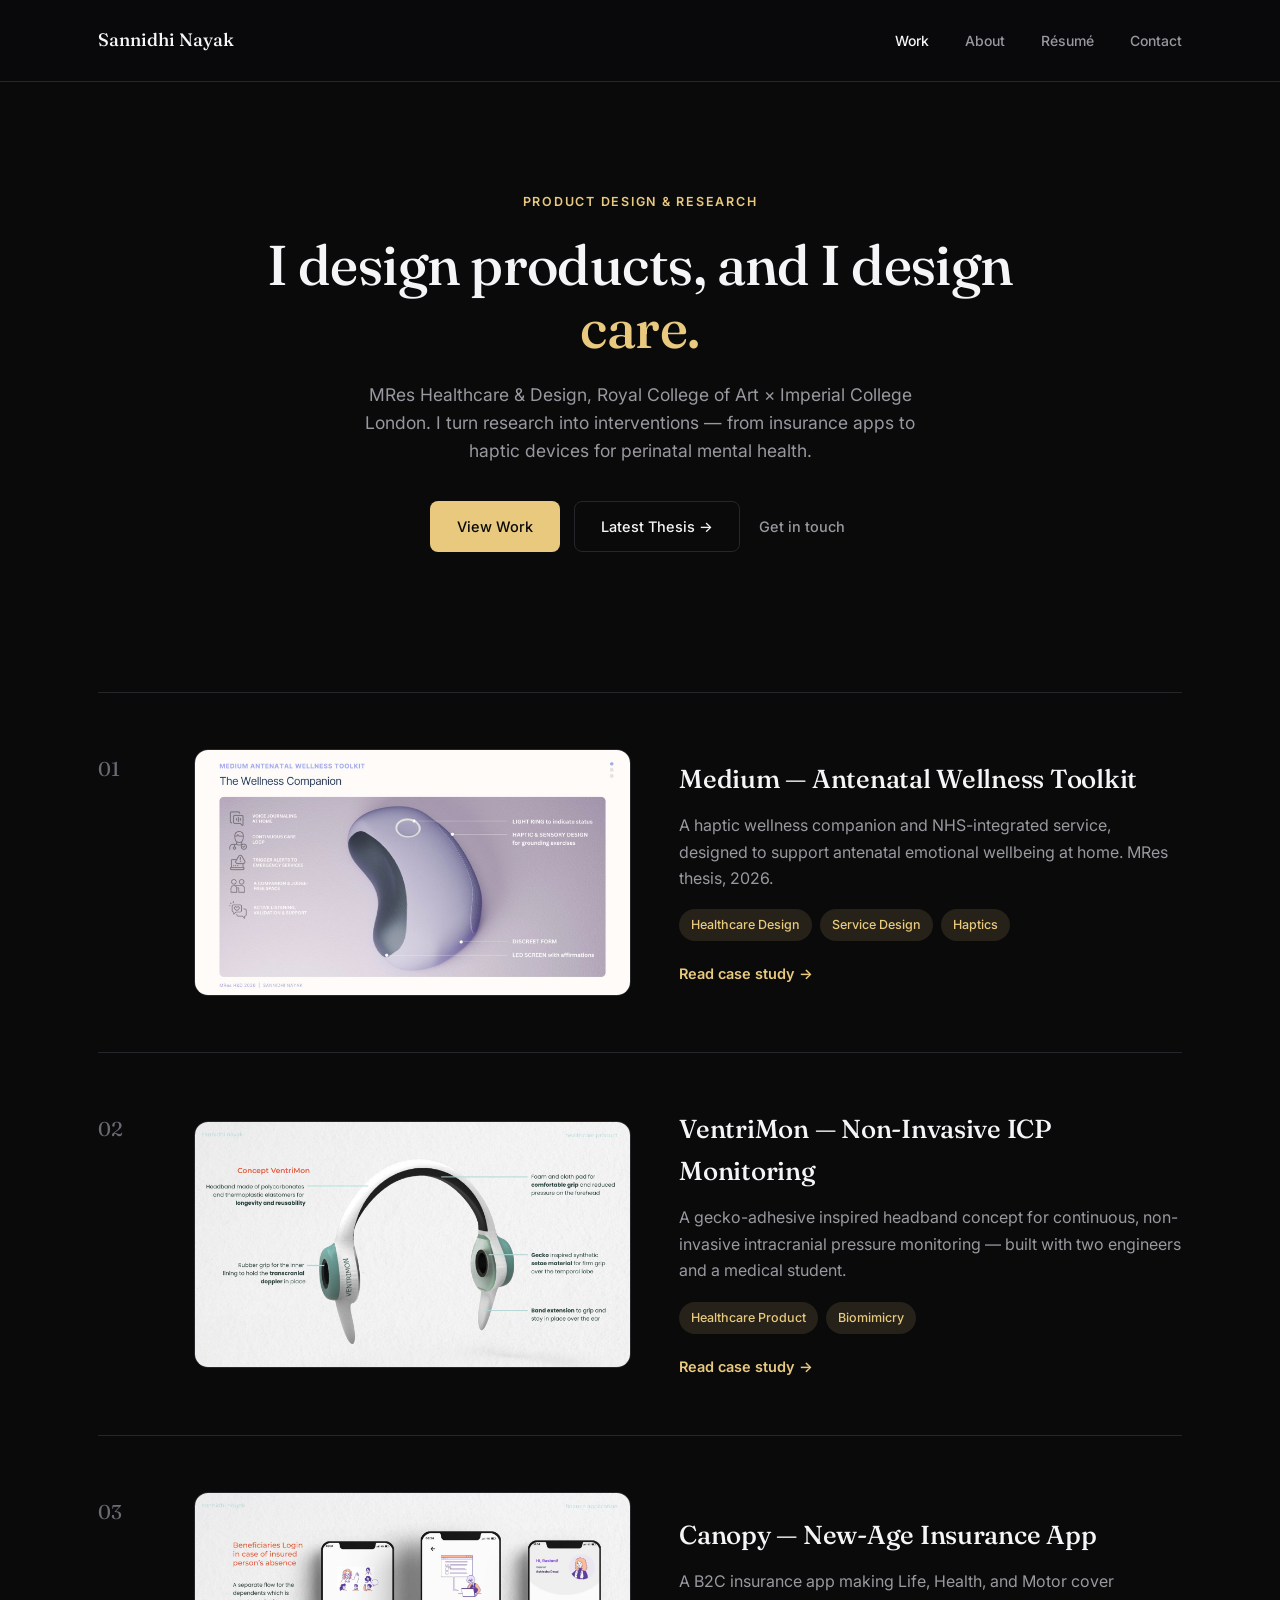
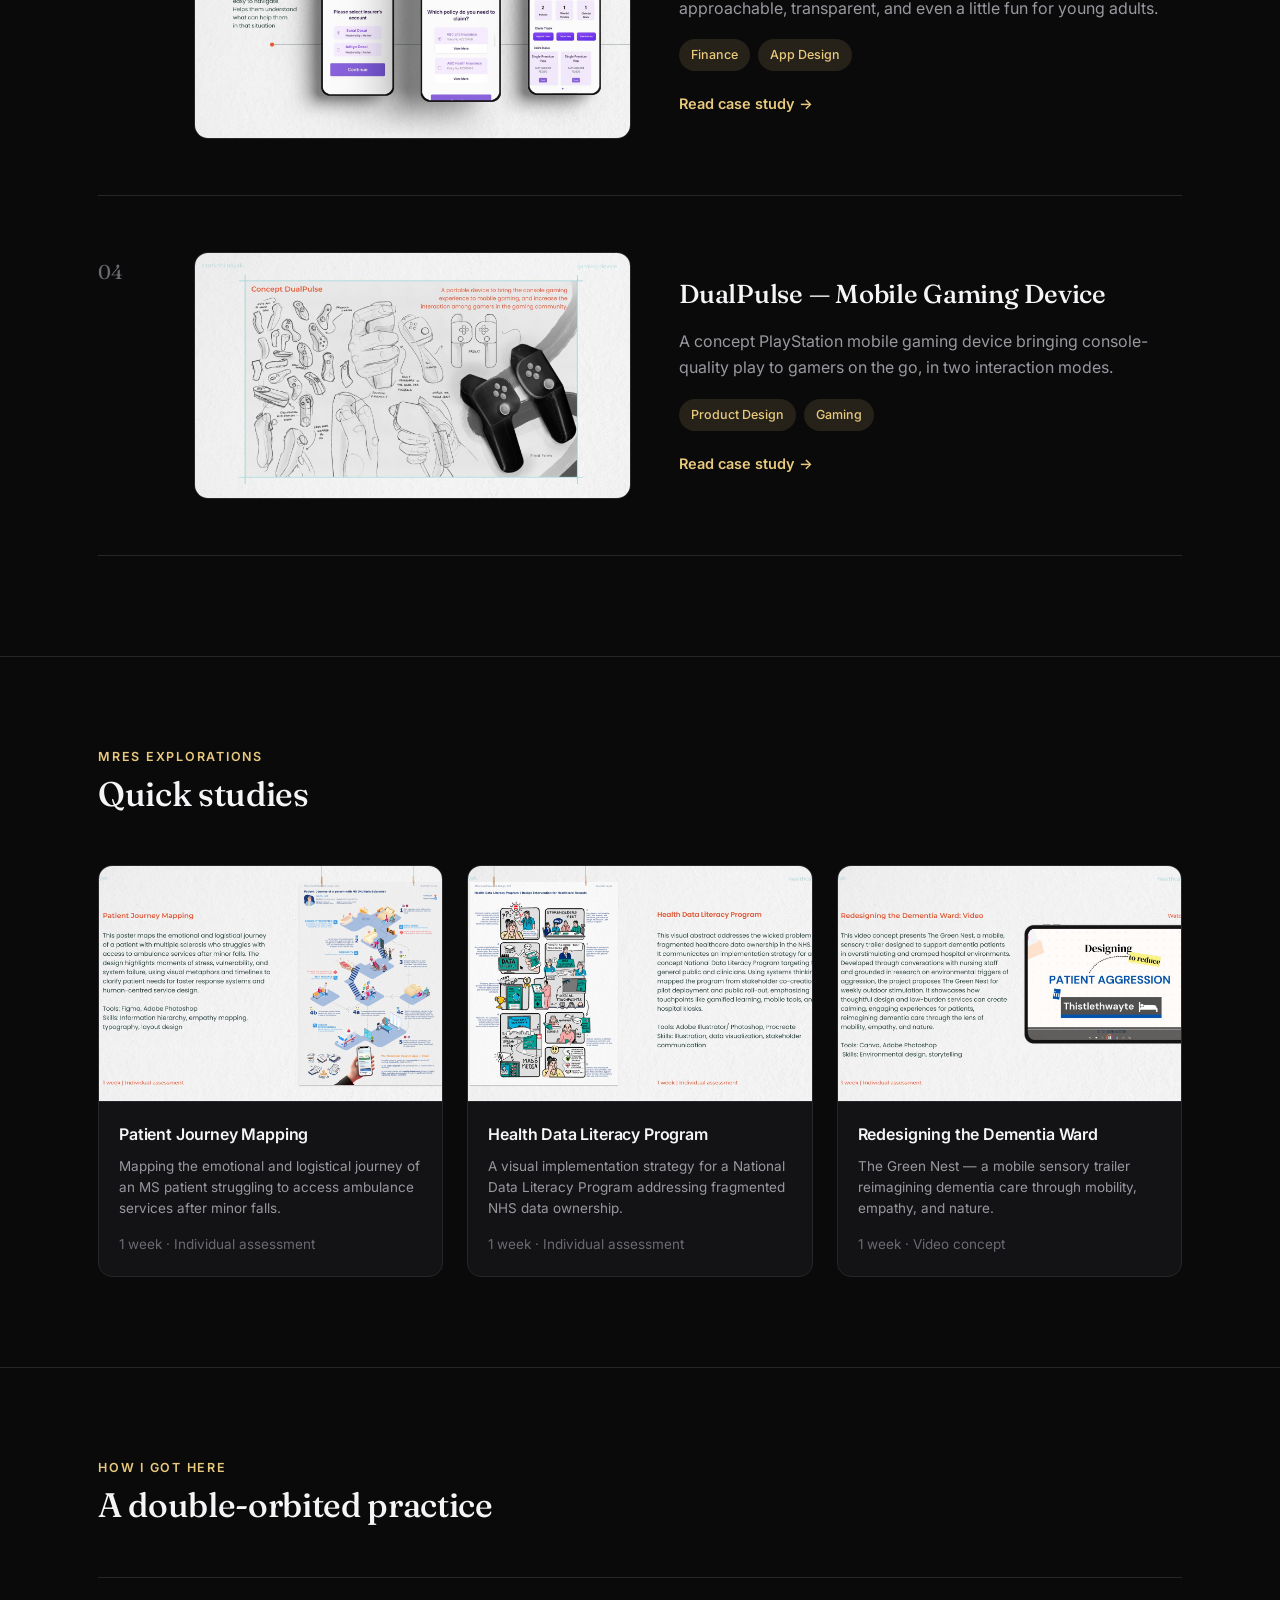
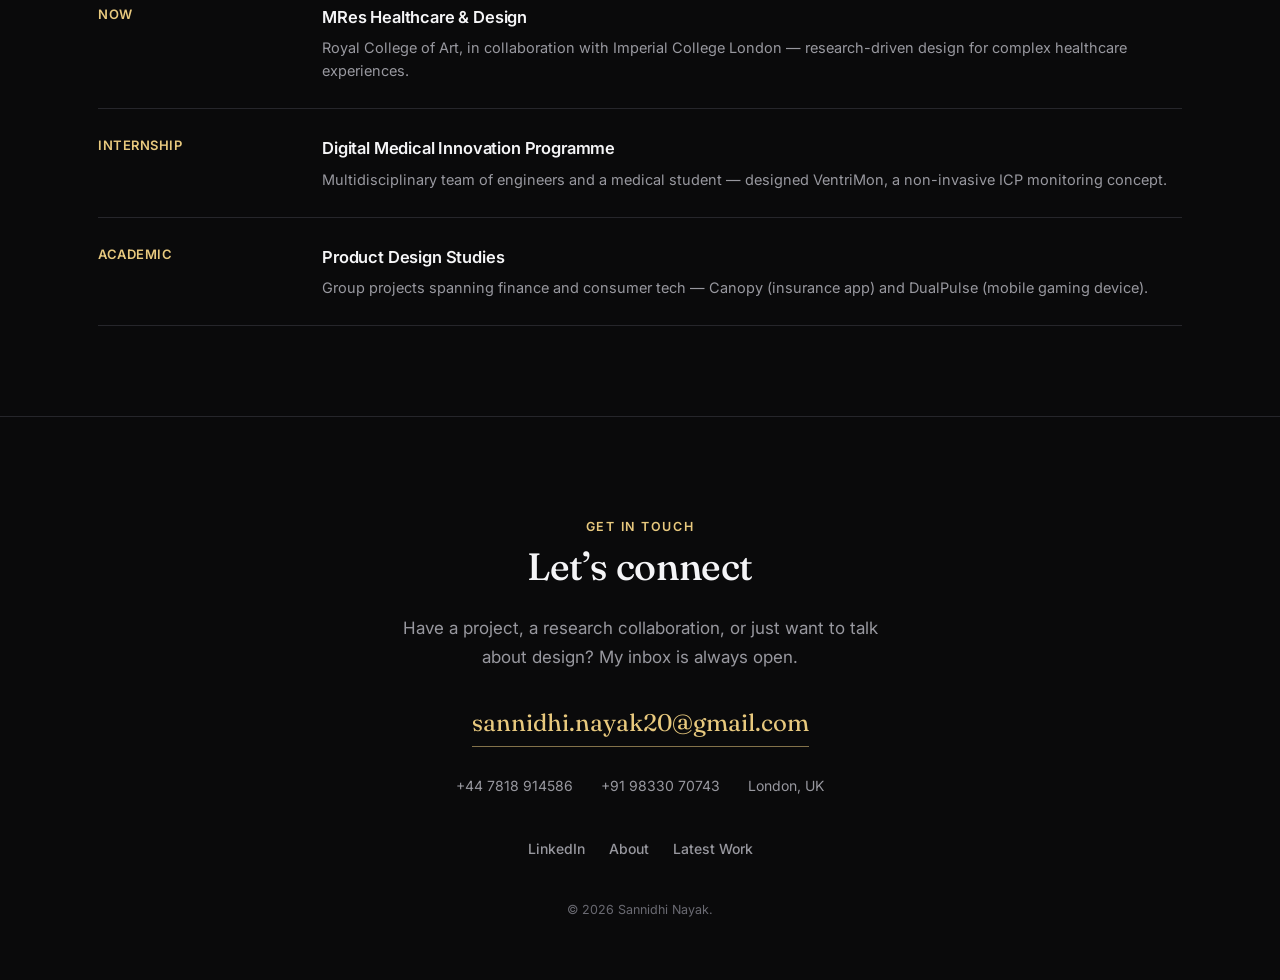
==== site/index.html @ 75e4b66d "Add Sannidhi Nayak portfolio site Dark-themed static portfolio (HTML/CSS/JS) styled after deepikarao" ====
<!doctype html>
<html lang="en">
<head>
  <meta charset="UTF-8" />
  <meta name="viewport" content="width=device-width, initial-scale=1.0" />
  <title>Sannidhi Nayak — Product Design &amp; Research</title>
  <meta name="description" content="Product designer with an MRes in Healthcare &amp; Design (RCA × Imperial College London). Selected work in healthcare, finance, and product design." />
  <link rel="preconnect" href="https://fonts.googleapis.com" />
  <link rel="preconnect" href="https://fonts.gstatic.com" crossorigin />
  <link href="https://fonts.googleapis.com/css2?family=Fraunces:opsz,wght@9..144,400;9..144,500;9..144,600&family=Inter:wght@400;500;600;700&display=swap" rel="stylesheet" />
  <link rel="stylesheet" href="css/style.css" />
</head>
<body>

  <nav class="nav">
    <div class="container">
      <a href="index.html" class="nav-logo">Sannidhi Nayak</a>
      <button class="nav-toggle">Menu</button>
      <ul class="nav-links">
        <li><a href="index.html#work" class="active">Work</a></li>
        <li><a href="about.html">About</a></li>
        <li><a href="about.html#contact">Résumé</a></li>
        <li><a href="index.html#contact">Contact</a></li>
      </ul>
    </div>
  </nav>

  <header class="hero">
    <div class="container">
      <p class="eyebrow">Product Design &amp; Research</p>
      <h1 class="hero-headline">I design products, and I design <em>care.</em></h1>
      <p class="hero-sub">MRes Healthcare &amp; Design, Royal College of Art × Imperial College London. I turn research into interventions — from insurance apps to haptic devices for perinatal mental health.</p>
      <div class="btn-row">
        <a href="#work" class="btn btn-filled">View Work</a>
        <a href="work/medium.html" class="btn btn-outline">Latest Thesis →</a>
        <a href="index.html#contact" class="btn btn-text">Get in touch</a>
      </div>
    </div>
  </header>

  <section class="work-list" id="work">
    <div class="container">

      <div class="work-item reveal">
        <div class="work-index">01</div>
        <div class="work-body">
          <a href="work/medium.html" class="work-image"><img src="assets/medium/m06.jpg" alt="Medium — The Wellness Companion device" /></a>
          <div class="work-content">
            <h3>Medium — Antenatal Wellness Toolkit</h3>
            <p class="work-desc">A haptic wellness companion and NHS-integrated service, designed to support antenatal emotional wellbeing at home. MRes thesis, 2026.</p>
            <div class="tags">
              <span class="tag">Healthcare Design</span>
              <span class="tag">Service Design</span>
              <span class="tag">Haptics</span>
            </div>
            <a href="work/medium.html" class="work-link">Read case study</a>
          </div>
        </div>
      </div>

      <div class="work-item reveal">
        <div class="work-index">02</div>
        <div class="work-body">
          <a href="work/ventrimon.html" class="work-image"><img src="assets/portfolio/p13.jpg" alt="VentriMon concept headband device" /></a>
          <div class="work-content">
            <h3>VentriMon — Non-Invasive ICP Monitoring</h3>
            <p class="work-desc">A gecko-adhesive inspired headband concept for continuous, non-invasive intracranial pressure monitoring — built with two engineers and a medical student.</p>
            <div class="tags">
              <span class="tag">Healthcare Product</span>
              <span class="tag">Biomimicry</span>
            </div>
            <a href="work/ventrimon.html" class="work-link">Read case study</a>
          </div>
        </div>
      </div>

      <div class="work-item reveal">
        <div class="work-index">03</div>
        <div class="work-body">
          <a href="work/canopy.html" class="work-image"><img src="assets/portfolio/p18.jpg" alt="Canopy insurance app screens" /></a>
          <div class="work-content">
            <h3>Canopy — New-Age Insurance App</h3>
            <p class="work-desc">A B2C insurance app making Life, Health, and Motor cover approachable, transparent, and even a little fun for young adults.</p>
            <div class="tags">
              <span class="tag">Finance</span>
              <span class="tag">App Design</span>
            </div>
            <a href="work/canopy.html" class="work-link">Read case study</a>
          </div>
        </div>
      </div>

      <div class="work-item reveal">
        <div class="work-index">04</div>
        <div class="work-body">
          <a href="work/dualpulse.html" class="work-image"><img src="assets/portfolio/p25.jpg" alt="DualPulse mobile gaming device concept" /></a>
          <div class="work-content">
            <h3>DualPulse — Mobile Gaming Device</h3>
            <p class="work-desc">A concept PlayStation mobile gaming device bringing console-quality play to gamers on the go, in two interaction modes.</p>
            <div class="tags">
              <span class="tag">Product Design</span>
              <span class="tag">Gaming</span>
            </div>
            <a href="work/dualpulse.html" class="work-link">Read case study</a>
          </div>
        </div>
      </div>

    </div>
  </section>

  <section class="gallery">
    <div class="container">
      <div class="gallery-header reveal">
        <p class="eyebrow">MRes Explorations</p>
        <h2 class="section-title">Quick studies</h2>
      </div>
      <div class="gallery-grid">

        <div class="gallery-card reveal">
          <div class="gallery-card-image"><img src="assets/portfolio/p04.jpg" alt="Patient Journey Mapping poster" /></div>
          <div class="gallery-card-body">
            <h4>Patient Journey Mapping</h4>
            <p>Mapping the emotional and logistical journey of an MS patient struggling to access ambulance services after minor falls.</p>
            <span class="small">1 week · Individual assessment</span>
          </div>
        </div>

        <div class="gallery-card reveal">
          <div class="gallery-card-image"><img src="assets/portfolio/p05.jpg" alt="Health Data Literacy Program poster" /></div>
          <div class="gallery-card-body">
            <h4>Health Data Literacy Program</h4>
            <p>A visual implementation strategy for a National Data Literacy Program addressing fragmented NHS data ownership.</p>
            <span class="small">1 week · Individual assessment</span>
          </div>
        </div>

        <div class="gallery-card reveal">
          <div class="gallery-card-image"><img src="assets/portfolio/p06.jpg" alt="Redesigning the Dementia Ward video still" /></div>
          <div class="gallery-card-body">
            <h4>Redesigning the Dementia Ward</h4>
            <p>The Green Nest — a mobile sensory trailer reimagining dementia care through mobility, empathy, and nature.</p>
            <span class="small">1 week · Video concept</span>
          </div>
        </div>

      </div>
    </div>
  </section>

  <section class="timeline">
    <div class="container">
      <div class="reveal">
        <p class="eyebrow">How I got here</p>
        <h2 class="section-title">A double-orbited practice</h2>
      </div>
      <div class="timeline-list">
        <div class="timeline-row reveal">
          <span class="timeline-tag">Now</span>
          <div>
            <h4>MRes Healthcare &amp; Design</h4>
            <p>Royal College of Art, in collaboration with Imperial College London — research-driven design for complex healthcare experiences.</p>
          </div>
        </div>
        <div class="timeline-row reveal">
          <span class="timeline-tag">Internship</span>
          <div>
            <h4>Digital Medical Innovation Programme</h4>
            <p>Multidisciplinary team of engineers and a medical student — designed VentriMon, a non-invasive ICP monitoring concept.</p>
          </div>
        </div>
        <div class="timeline-row reveal">
          <span class="timeline-tag">Academic</span>
          <div>
            <h4>Product Design Studies</h4>
            <p>Group projects spanning finance and consumer tech — Canopy (insurance app) and DualPulse (mobile gaming device).</p>
          </div>
        </div>
      </div>
    </div>
  </section>

  <footer class="footer" id="contact">
    <div class="container">
      <p class="eyebrow">Get in touch</p>
      <h2>Let&rsquo;s connect</h2>
      <p class="lede">Have a project, a research collaboration, or just want to talk about design? My inbox is always open.</p>
      <a href="mailto:sannidhi.nayak20@gmail.com" class="footer-email">sannidhi.nayak20@gmail.com</a>
      <div class="footer-meta">
        <span>+44 7818 914586</span>
        <span>+91 98330 70743</span>
        <span>London, UK</span>
      </div>
      <div class="footer-social">
        <a href="https://www.linkedin.com/in/sannidhinayak/" target="_blank" rel="noopener">LinkedIn</a>
        <a href="about.html">About</a>
        <a href="work/medium.html">Latest Work</a>
      </div>
      <p class="footer-copy">© 2026 Sannidhi Nayak.</p>
    </div>
  </footer>

  <script src="js/main.js"></script>
</body>
</html>
---- site/css/style.css ----
/* ============================================
   Sannidhi Nayak — Portfolio
   Design tokens + shared styles
   ============================================ */

:root {
  --bg: #0a0a0b;
  --bg-elev: #131316;
  --bg-elev-2: #1a1a1e;
  --border: #26262b;
  --text: #f5f5f7;
  --text-dim: #98989f;
  --text-dimmer: #6a6a72;
  --accent: #e8c97e;
  --accent-soft: rgba(232, 201, 126, 0.12);
  --accent-dim: rgba(232, 201, 126, 0.55);
  --serif: 'Fraunces', Georgia, 'Times New Roman', serif;
  --sans: 'Inter', -apple-system, BlinkMacSystemFont, 'Segoe UI', sans-serif;
  --container: 1180px;
}

* { box-sizing: border-box; margin: 0; padding: 0; }

html { scroll-behavior: smooth; }

body {
  background: var(--bg);
  color: var(--text);
  font-family: var(--sans);
  font-size: 16px;
  line-height: 1.6;
  -webkit-font-smoothing: antialiased;
  overflow-x: hidden;
}

img { max-width: 100%; display: block; }

a { color: inherit; text-decoration: none; }

.container {
  max-width: var(--container);
  margin: 0 auto;
  padding: 0 48px;
}

@media (max-width: 720px) {
  .container { padding: 0 24px; }
}

/* ---------- Typography ---------- */

h1, h2, h3, h4 { font-family: var(--serif); font-weight: 500; letter-spacing: -0.01em; }

.eyebrow {
  font-family: var(--sans);
  font-size: 12.5px;
  font-weight: 600;
  letter-spacing: 0.14em;
  text-transform: uppercase;
  color: var(--accent);
}

.section-title { font-size: 34px; color: var(--text); }

.lede { color: var(--text-dim); font-size: 17px; line-height: 1.7; }

.small { font-size: 13.5px; color: var(--text-dimmer); }

/* ---------- Nav ---------- */

.nav {
  position: sticky;
  top: 0;
  z-index: 50;
  display: flex;
  align-items: center;
  justify-content: space-between;
  padding: 26px 0;
  background: rgba(10, 10, 11, 0.82);
  backdrop-filter: blur(10px);
  border-bottom: 1px solid var(--border);
}

.nav .container { display: flex; align-items: center; justify-content: space-between; width: 100%; }

.nav-logo { font-family: var(--serif); font-size: 18px; font-weight: 500; }

.nav-links { display: flex; gap: 36px; list-style: none; }

.nav-links a { font-size: 14px; color: var(--text-dim); font-weight: 500; transition: color 0.2s; }
.nav-links a:hover, .nav-links a.active { color: var(--text); }

.nav-toggle { display: none; }

@media (max-width: 720px) {
  .nav-links { display: none; }
  .nav-toggle {
    display: block; background: none; border: 1px solid var(--border); border-radius: 8px;
    color: var(--text); padding: 8px 12px; font-size: 13px; font-family: var(--sans);
  }
  .nav-links.open {
    display: flex; flex-direction: column; gap: 0; position: absolute; top: 100%; left: 0; right: 0;
    background: var(--bg-elev); border-bottom: 1px solid var(--border);
  }
  .nav-links.open a { padding: 16px 24px; border-bottom: 1px solid var(--border); }
}

/* ---------- Buttons ---------- */

.btn {
  display: inline-flex;
  align-items: center;
  gap: 8px;
  padding: 13px 26px;
  border-radius: 8px;
  font-size: 14.5px;
  font-weight: 500;
  transition: all 0.2s ease;
  cursor: pointer;
  border: 1px solid transparent;
}

.btn-filled { background: var(--accent); color: #0a0a0b; }
.btn-filled:hover { background: #f0d791; }

.btn-outline { border-color: var(--border); color: var(--text); }
.btn-outline:hover { border-color: var(--accent-dim); color: var(--accent); }

.btn-text { color: var(--text-dim); padding-left: 4px; padding-right: 4px; }
.btn-text:hover { color: var(--text); }

.btn-row { display: flex; gap: 14px; flex-wrap: wrap; }

/* ---------- Tags ---------- */

.tags { display: flex; gap: 8px; flex-wrap: wrap; }

.tag {
  font-size: 12.5px;
  font-weight: 500;
  color: var(--accent);
  background: var(--accent-soft);
  padding: 6px 12px;
  border-radius: 100px;
}

/* ---------- Hero ---------- */

.hero {
  padding: 110px 0 100px;
  text-align: center;
}

.hero-headline {
  font-size: 56px;
  line-height: 1.12;
  max-width: 840px;
  margin: 22px auto 22px;
}

.hero-headline em { color: var(--accent); font-style: normal; }

.hero-sub {
  max-width: 600px;
  margin: 0 auto 36px;
  color: var(--text-dim);
  font-size: 17.5px;
}

.hero .btn-row { justify-content: center; }

@media (max-width: 720px) {
  .hero { padding: 80px 0 70px; }
  .hero-headline { font-size: 34px; }
}

/* ---------- Work list (numbered) ---------- */

.work-list { padding: 40px 0 100px; }

.work-item {
  display: grid;
  grid-template-columns: 64px 1fr;
  gap: 32px;
  padding: 56px 0;
  border-top: 1px solid var(--border);
}

.work-item:last-child { border-bottom: 1px solid var(--border); }

.work-index {
  font-family: var(--serif);
  font-size: 20px;
  color: var(--text-dimmer);
  padding-top: 4px;
}

.work-body { display: grid; grid-template-columns: 1fr 1.15fr; gap: 48px; align-items: center; }

.work-image {
  border-radius: 14px;
  overflow: hidden;
  border: 1px solid var(--border);
  background: var(--bg-elev);
}

.work-image img { width: 100%; height: 100%; object-fit: cover; transition: transform 0.4s ease; }
.work-item:hover .work-image img { transform: scale(1.03); }

.work-content h3 { font-size: 26px; margin-bottom: 12px; }
.work-content .work-desc { color: var(--text-dim); margin-bottom: 18px; line-height: 1.65; }
.work-content .tags { margin-bottom: 20px; }
.work-content .work-link { font-size: 14.5px; font-weight: 600; color: var(--accent); }
.work-content .work-link::after { content: ' →'; }

@media (max-width: 900px) {
  .work-item { grid-template-columns: 40px 1fr; gap: 16px; padding: 40px 0; }
  .work-body { grid-template-columns: 1fr; gap: 24px; }
}

/* ---------- Gallery (small cards) ---------- */

.gallery { padding: 90px 0; border-top: 1px solid var(--border); }

.gallery-header { margin-bottom: 44px; }

.gallery-grid {
  display: grid;
  grid-template-columns: repeat(3, 1fr);
  gap: 24px;
}

.gallery-card {
  background: var(--bg-elev);
  border: 1px solid var(--border);
  border-radius: 14px;
  overflow: hidden;
  transition: border-color 0.2s;
}

.gallery-card:hover { border-color: var(--accent-dim); }

.gallery-card-image { aspect-ratio: 16/11; overflow: hidden; border-bottom: 1px solid var(--border); }
.gallery-card-image img { width: 100%; height: 100%; object-fit: cover; }

.gallery-card-body { padding: 20px; }
.gallery-card-body h4 { font-size: 16px; margin-bottom: 8px; font-weight: 600; font-family: var(--sans); }
.gallery-card-body p { font-size: 13.5px; color: var(--text-dim); line-height: 1.55; margin-bottom: 12px; }

@media (max-width: 900px) {
  .gallery-grid { grid-template-columns: 1fr; }
}

/* ---------- Timeline ---------- */

.timeline { padding: 90px 0; border-top: 1px solid var(--border); }

.timeline-list { margin-top: 44px; }

.timeline-row {
  display: grid;
  grid-template-columns: 200px 1fr;
  gap: 24px;
  padding: 26px 0;
  border-top: 1px solid var(--border);
}
.timeline-row:last-child { border-bottom: 1px solid var(--border); }

.timeline-tag { color: var(--accent); font-size: 13px; font-weight: 600; letter-spacing: 0.04em; text-transform: uppercase; }
.timeline-row h4 { font-family: var(--sans); font-size: 16.5px; font-weight: 600; margin-bottom: 6px; }
.timeline-row p { color: var(--text-dim); font-size: 14.5px; }

@media (max-width: 700px) {
  .timeline-row { grid-template-columns: 1fr; gap: 6px; }
}

/* ---------- Footer / Contact ---------- */

.footer {
  padding: 100px 0 60px;
  text-align: center;
  border-top: 1px solid var(--border);
}

.footer h2 { font-size: 38px; margin-bottom: 16px; }

.footer .lede { max-width: 480px; margin: 0 auto 32px; }

.footer-email {
  display: inline-block;
  font-family: var(--serif);
  font-size: 24px;
  color: var(--accent);
  margin-bottom: 28px;
  border-bottom: 1px solid var(--accent-dim);
  padding-bottom: 4px;
}

.footer-meta { display: flex; justify-content: center; gap: 28px; flex-wrap: wrap; color: var(--text-dim); font-size: 14px; margin-bottom: 40px; }

.footer-social { display: flex; justify-content: center; gap: 24px; margin-bottom: 40px; }
.footer-social a { color: var(--text-dim); font-size: 14px; font-weight: 500; }
.footer-social a:hover { color: var(--accent); }

.footer-copy { color: var(--text-dimmer); font-size: 12.5px; }

/* ---------- Case study pages ---------- */

.cs-header { padding: 64px 0 0; }
.cs-back { color: var(--text-dim); font-size: 14px; margin-bottom: 28px; display: inline-block; }
.cs-back:hover { color: var(--accent); }

.cs-title { font-size: 44px; margin-bottom: 14px; max-width: 820px; }
.cs-subtitle { color: var(--text-dim); font-size: 18px; max-width: 640px; margin-bottom: 40px; }

.cs-meta {
  display: grid;
  grid-template-columns: repeat(4, 1fr);
  gap: 32px;
  padding: 32px 0;
  border-top: 1px solid var(--border);
  margin-bottom: 48px;
}

.cs-meta-item .label { font-size: 11.5px; font-weight: 600; letter-spacing: 0.1em; text-transform: uppercase; color: var(--accent); margin-bottom: 6px; }
.cs-meta-item .value { font-size: 14.5px; color: var(--text); }

.cs-hero-image { border-radius: 16px; overflow: hidden; border: 1px solid var(--border); margin-bottom: 0; }

.cs-section { padding: 80px 0; border-top: 1px solid var(--border); }
.cs-section.no-border { border-top: none; }
.cs-section h2 { font-size: 30px; margin-bottom: 20px; }
.cs-section .lede { max-width: 780px; margin-bottom: 8px; }

.cs-pullquote {
  font-family: var(--serif);
  font-size: 26px;
  line-height: 1.5;
  color: var(--text);
  max-width: 640px;
  margin: 28px 0;
  padding-left: 24px;
  border-left: 2px solid var(--accent);
}

.cs-image-row { display: grid; grid-template-columns: 1fr 1fr; gap: 24px; margin-top: 32px; }
.cs-image-row.single { grid-template-columns: 1fr; }
.cs-image-row .cs-hero-image img { width: 100%; }

.cs-stats { display: grid; grid-template-columns: repeat(4, 1fr); gap: 32px; margin: 40px 0; }
.cs-stat .num { font-family: var(--serif); font-size: 34px; color: var(--accent); margin-bottom: 6px; }
.cs-stat .label { color: var(--text-dim); font-size: 13.5px; }

.insight-grid { display: grid; grid-template-columns: repeat(3, 1fr); gap: 20px; margin-top: 36px; }
.insight-card { background: var(--bg-elev); border: 1px solid var(--border); border-radius: 12px; padding: 24px; font-size: 15px; line-height: 1.55; }

.feature-list { display: grid; grid-template-columns: 1fr 1fr; gap: 16px 40px; margin-top: 32px; }
.feature-item { display: flex; gap: 12px; align-items: baseline; font-size: 15px; color: var(--text-dim); }
.feature-item strong { color: var(--text); font-weight: 600; }
.feature-item::before { content: '—'; color: var(--accent); flex-shrink: 0; }

.quote-grid { display: grid; grid-template-columns: repeat(3, 1fr); gap: 24px; margin-top: 36px; }
.quote-card { background: var(--bg-elev); border: 1px solid var(--border); border-radius: 14px; padding: 28px; }
.quote-card p { font-size: 14.5px; line-height: 1.6; color: var(--text-dim); font-style: italic; margin-bottom: 16px; }
.quote-card .who { font-size: 13px; color: var(--text); font-weight: 600; }
.quote-card .role { font-size: 12.5px; color: var(--text-dimmer); }

.future-grid { display: grid; grid-template-columns: repeat(2, 1fr); gap: 24px; margin-top: 36px; }
.future-card h4 { font-family: var(--sans); font-size: 16px; margin-bottom: 8px; }
.future-card p { color: var(--text-dim); font-size: 14.5px; line-height: 1.6; }

.cs-next {
  padding: 90px 0;
  text-align: center;
  border-top: 1px solid var(--border);
}
.cs-next .label { color: var(--text-dim); font-size: 12.5px; letter-spacing: 0.12em; text-transform: uppercase; margin-bottom: 12px; }
.cs-next h3 { font-size: 30px; }
.cs-next a:hover { color: var(--accent); }

@media (max-width: 900px) {
  .cs-meta { grid-template-columns: repeat(2, 1fr); }
  .cs-image-row { grid-template-columns: 1fr; }
  .cs-stats { grid-template-columns: repeat(2, 1fr); }
  .insight-grid { grid-template-columns: 1fr; }
  .feature-list { grid-template-columns: 1fr; }
  .quote-grid { grid-template-columns: 1fr; }
  .future-grid { grid-template-columns: 1fr; }
  .cs-title { font-size: 30px; }
}

/* ---------- About page ---------- */

.about-hero { padding: 80px 0 100px; }

.about-grid {
  display: grid;
  grid-template-columns: 360px 1fr;
  gap: 64px;
  align-items: center;
}

.about-moon { border-radius: 20px; overflow: hidden; border: 1px solid var(--border); }

.about-hero h1 { font-size: 40px; margin: 10px 0 24px; }
.about-hero .lede { font-size: 17px; margin-bottom: 16px; }

.skills-row { margin-top: 28px; }
.skills-row .label { font-size: 12px; text-transform: uppercase; letter-spacing: 0.1em; color: var(--accent); margin-bottom: 12px; display: block; }

@media (max-width: 800px) {
  .about-grid { grid-template-columns: 1fr; gap: 32px; text-align: left; }
}

/* ---------- Reveal-on-scroll ---------- */

.reveal { opacity: 0; transform: translateY(18px); transition: opacity 0.6s ease, transform 0.6s ease; }
.reveal.in { opacity: 1; transform: translateY(0); }
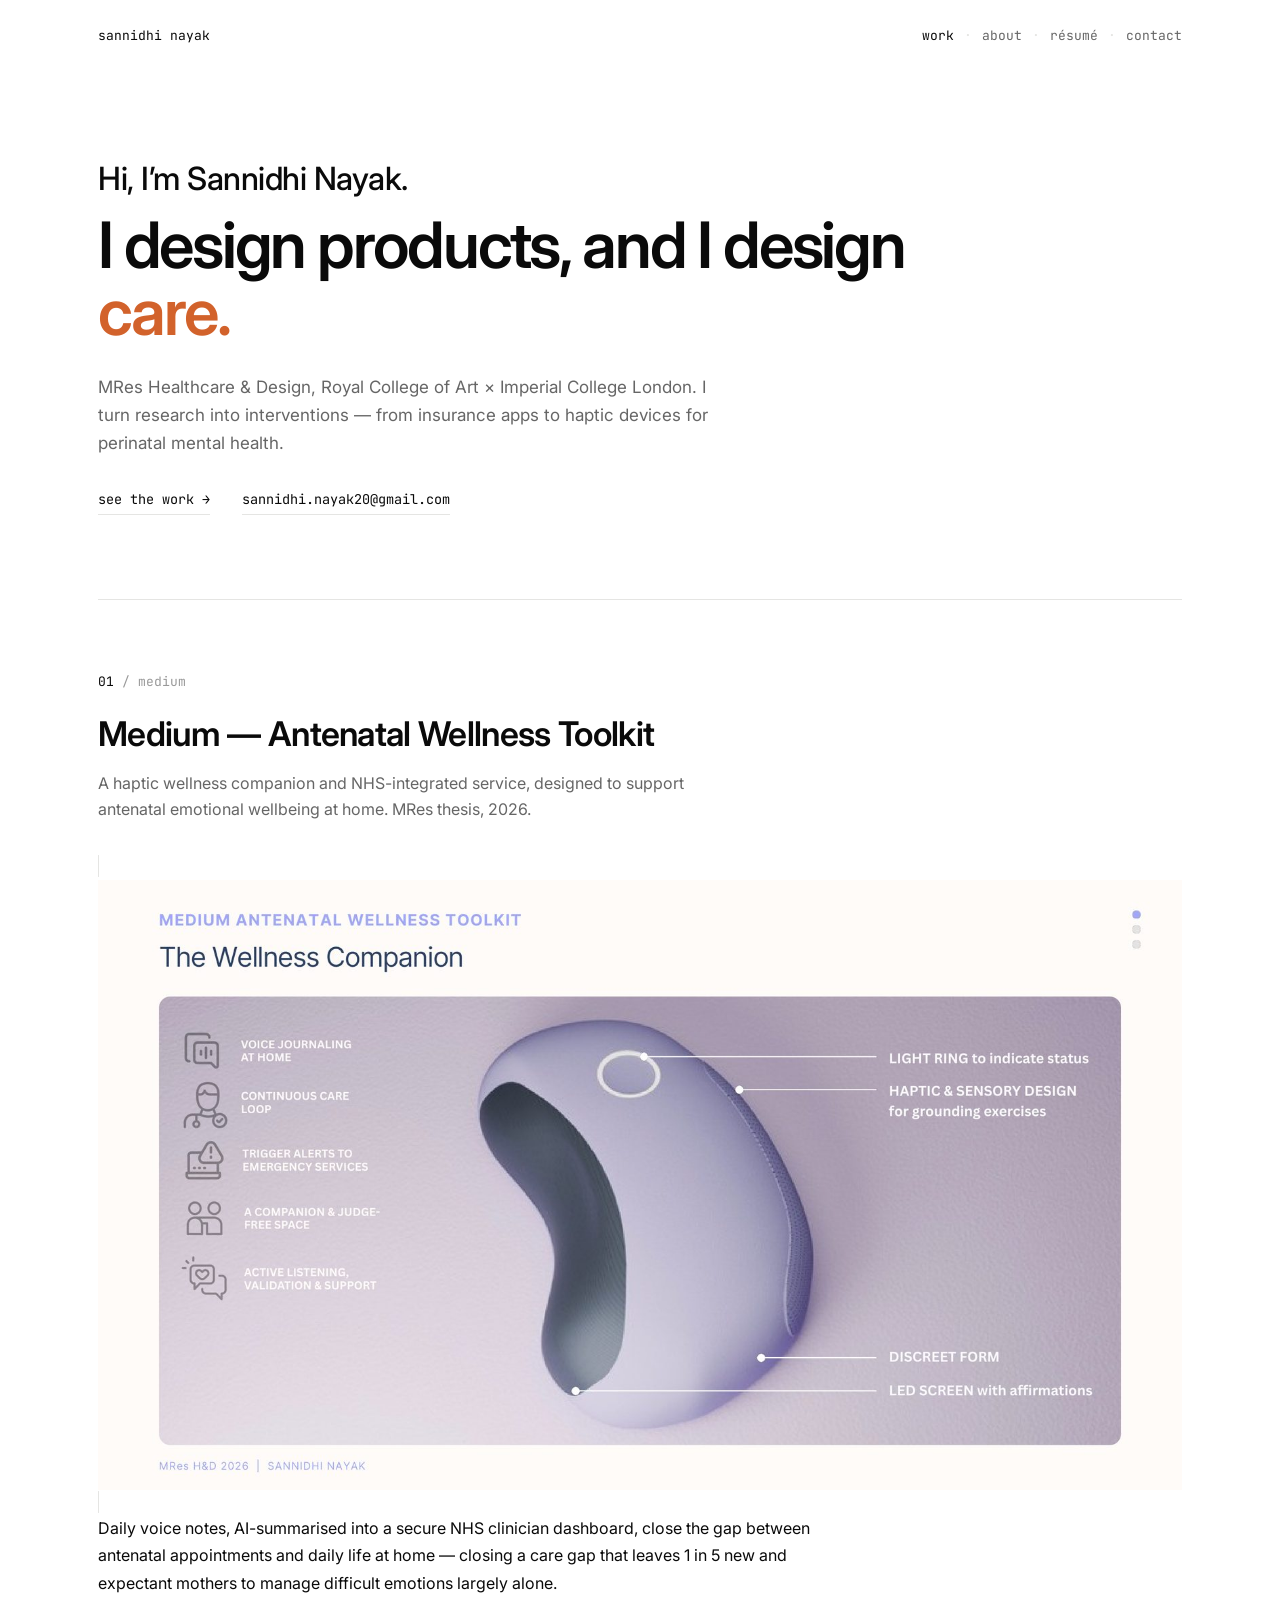
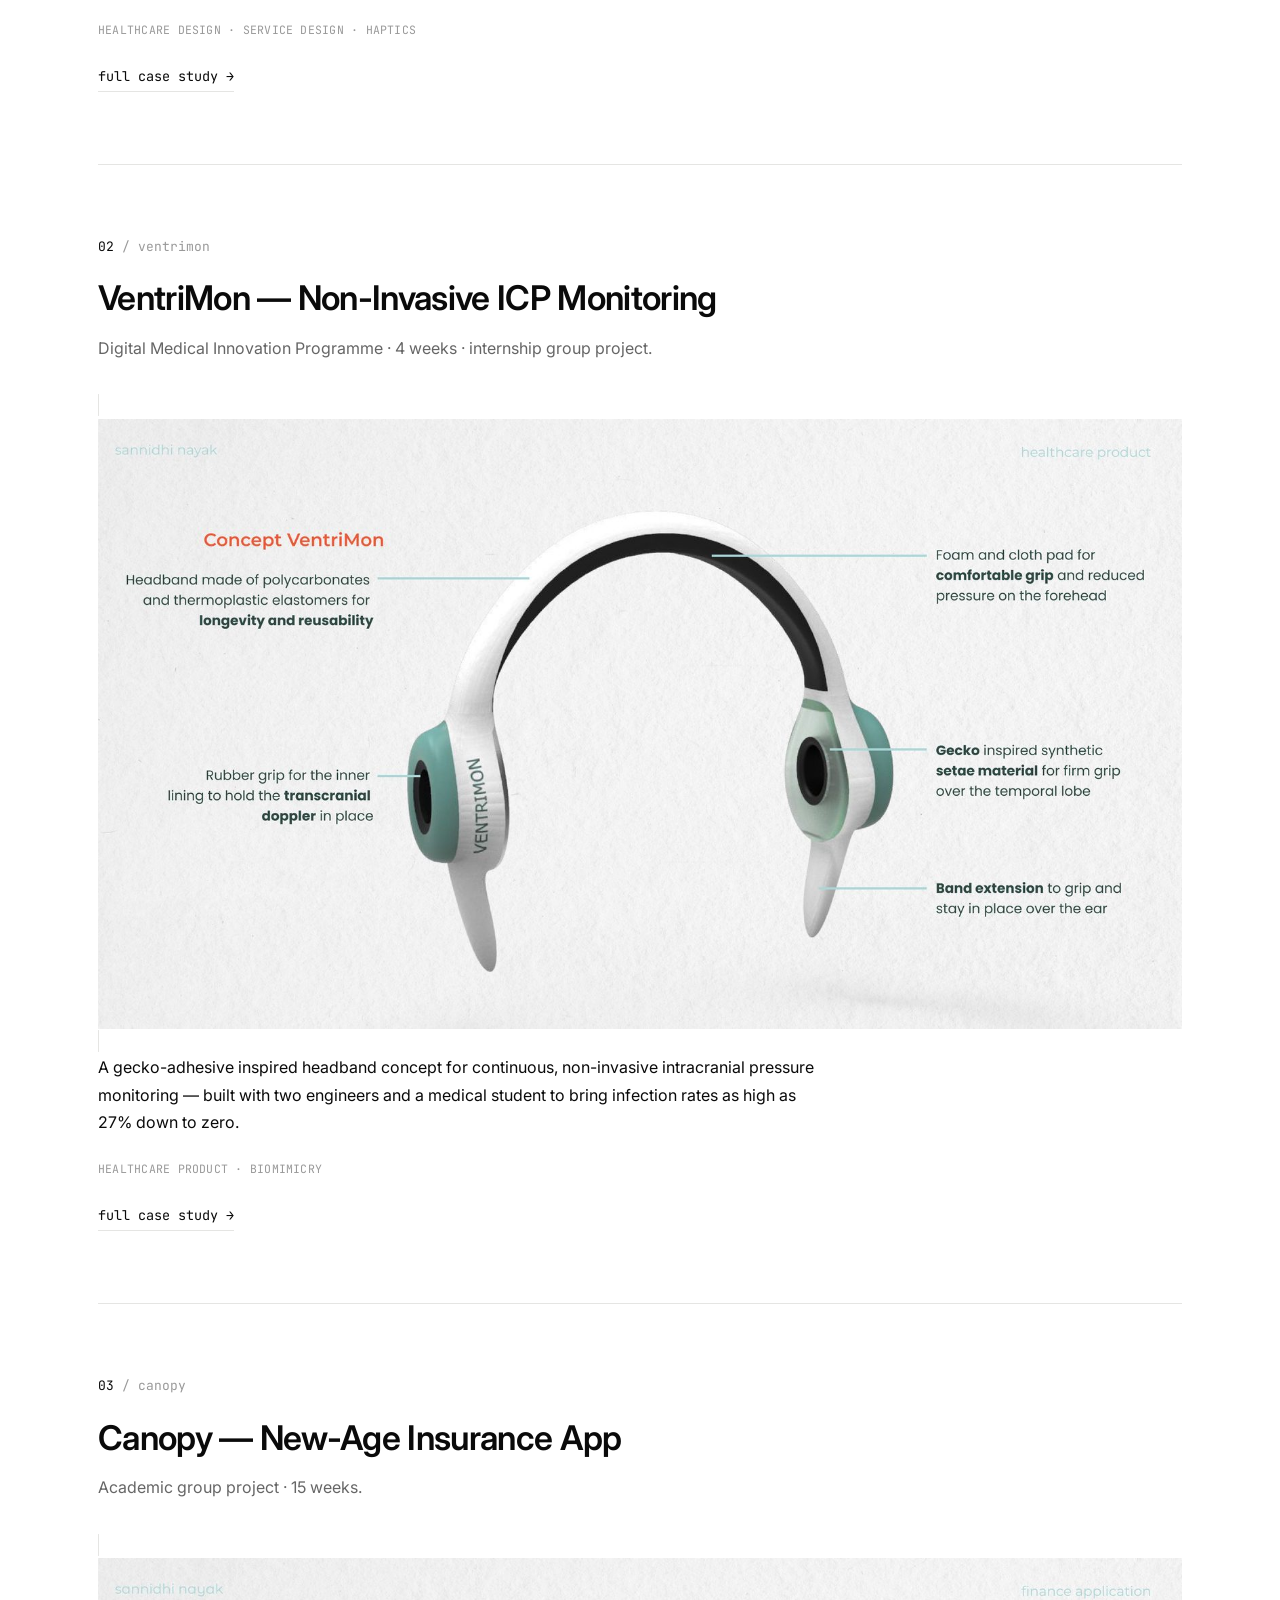
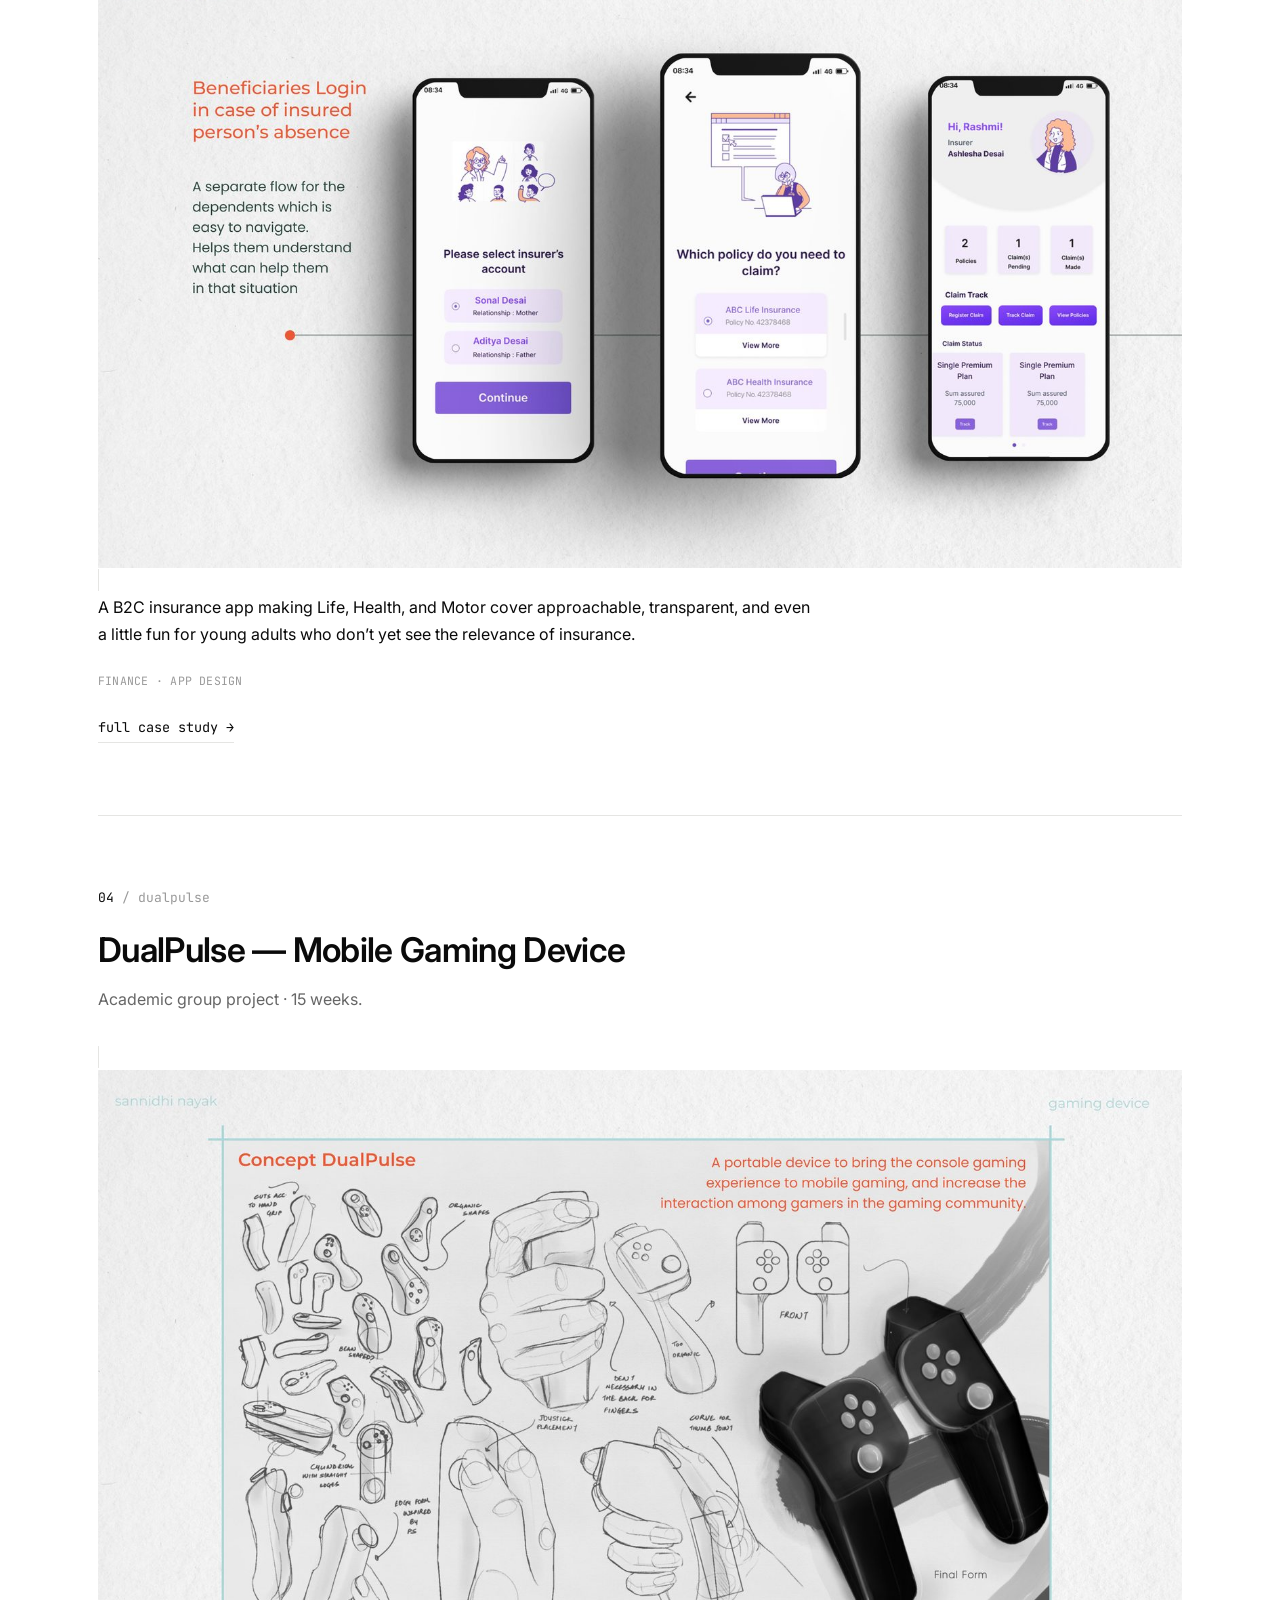
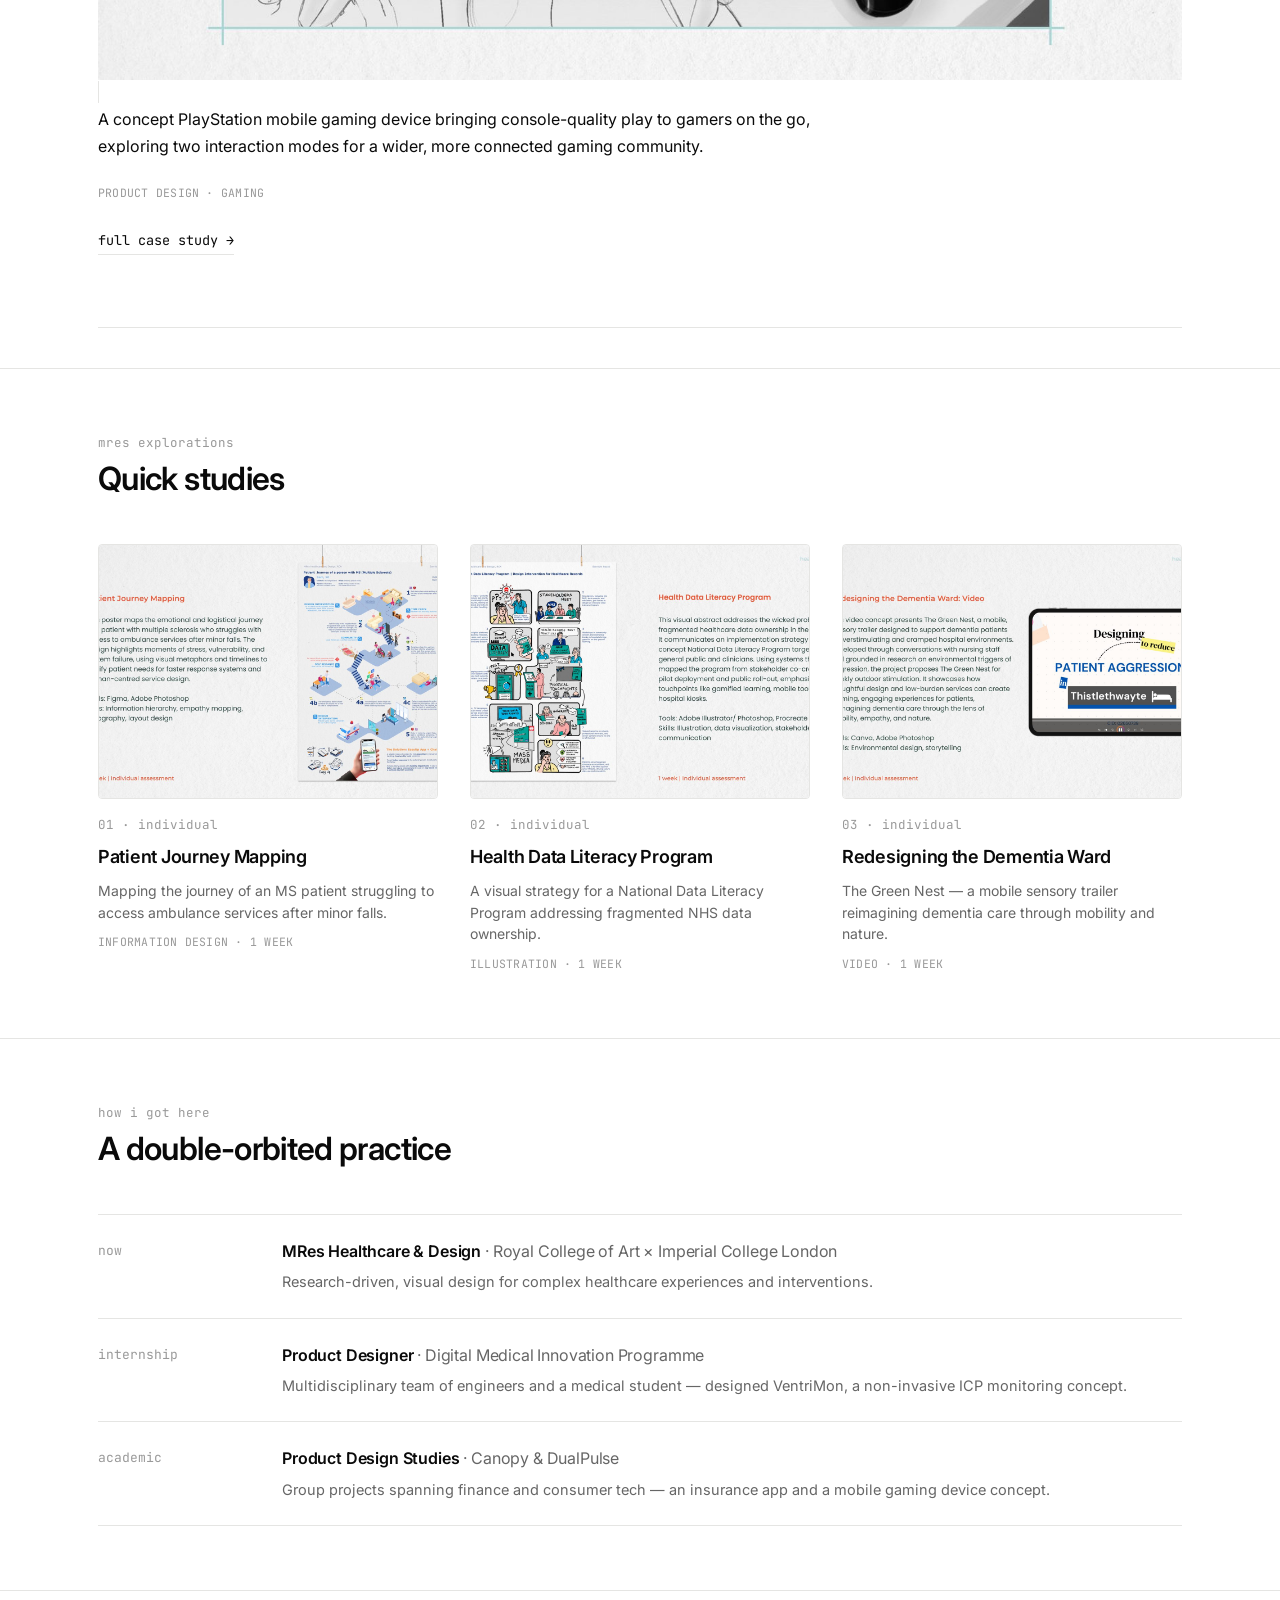
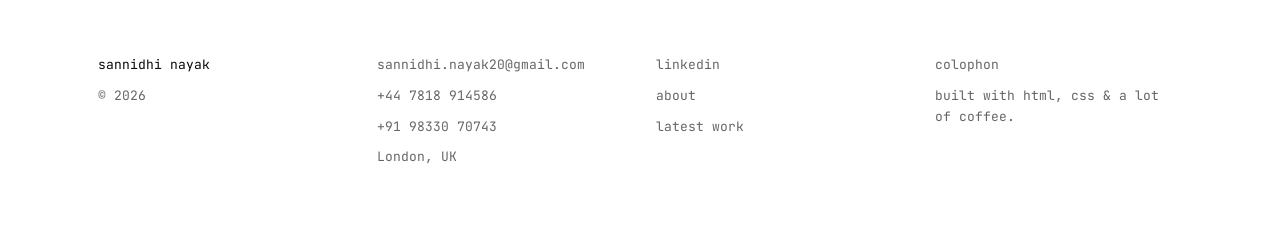
==== commit 4ea6f92b: "Restyle site to match deepikarao.co.in: light theme, Inter/JetBrains Mono - Swap dark theme for ligh" ====
--- a/site/index.html
+++ b/site/index.html
@@ -7,33 +7,35 @@
   <meta name="description" content="Product designer with an MRes in Healthcare &amp; Design (RCA × Imperial College London). Selected work in healthcare, finance, and product design." />
   <link rel="preconnect" href="https://fonts.googleapis.com" />
   <link rel="preconnect" href="https://fonts.gstatic.com" crossorigin />
-  <link href="https://fonts.googleapis.com/css2?family=Fraunces:opsz,wght@9..144,400;9..144,500;9..144,600&family=Inter:wght@400;500;600;700&display=swap" rel="stylesheet" />
+  <link href="https://fonts.googleapis.com/css2?family=Inter:wght@400;500;600;700&family=JetBrains+Mono:wght@400;500&display=swap" rel="stylesheet" />
   <link rel="stylesheet" href="css/style.css" />
 </head>
 <body>
 
   <nav class="nav">
     <div class="container">
-      <a href="index.html" class="nav-logo">Sannidhi Nayak</a>
-      <button class="nav-toggle">Menu</button>
+      <a href="index.html" class="nav-logo">sannidhi nayak</a>
+      <button class="nav-toggle">menu</button>
       <ul class="nav-links">
-        <li><a href="index.html#work" class="active">Work</a></li>
-        <li><a href="about.html">About</a></li>
-        <li><a href="about.html#contact">Résumé</a></li>
-        <li><a href="index.html#contact">Contact</a></li>
+        <li><a href="index.html#work" class="active">work</a></li>
+        <li class="dot">&middot;</li>
+        <li><a href="about.html">about</a></li>
+        <li class="dot">&middot;</li>
+        <li><a href="about.html#contact">résumé</a></li>
+        <li class="dot">&middot;</li>
+        <li><a href="index.html#contact">contact</a></li>
       </ul>
     </div>
   </nav>
 
   <header class="hero">
     <div class="container">
-      <p class="eyebrow">Product Design &amp; Research</p>
+      <p class="hero-intro">Hi, I&rsquo;m Sannidhi Nayak.</p>
       <h1 class="hero-headline">I design products, and I design <em>care.</em></h1>
       <p class="hero-sub">MRes Healthcare &amp; Design, Royal College of Art × Imperial College London. I turn research into interventions — from insurance apps to haptic devices for perinatal mental health.</p>
-      <div class="btn-row">
-        <a href="#work" class="btn btn-filled">View Work</a>
-        <a href="work/medium.html" class="btn btn-outline">Latest Thesis →</a>
-        <a href="index.html#contact" class="btn btn-text">Get in touch</a>
+      <div class="link-row">
+        <a href="#work" class="link-arrow">see the work &rarr;</a>
+        <a href="mailto:sannidhi.nayak20@gmail.com" class="link-arrow">sannidhi.nayak20@gmail.com</a>
       </div>
     </div>
   </header>
@@ -42,67 +44,50 @@
     <div class="container">
 
       <div class="work-item reveal">
-        <div class="work-index">01</div>
-        <div class="work-body">
-          <a href="work/medium.html" class="work-image"><img src="assets/medium/m06.jpg" alt="Medium — The Wellness Companion device" /></a>
-          <div class="work-content">
-            <h3>Medium — Antenatal Wellness Toolkit</h3>
-            <p class="work-desc">A haptic wellness companion and NHS-integrated service, designed to support antenatal emotional wellbeing at home. MRes thesis, 2026.</p>
-            <div class="tags">
-              <span class="tag">Healthcare Design</span>
-              <span class="tag">Service Design</span>
-              <span class="tag">Haptics</span>
-            </div>
-            <a href="work/medium.html" class="work-link">Read case study</a>
-          </div>
+        <div class="work-label"><span class="n">01</span> / medium</div>
+        <h3>Medium — Antenatal Wellness Toolkit</h3>
+        <p class="work-sub">A haptic wellness companion and NHS-integrated service, designed to support antenatal emotional wellbeing at home. MRes thesis, 2026.</p>
+        <a href="work/medium.html" class="work-image"><img src="assets/medium/m06.jpg" alt="Medium — The Wellness Companion device" /></a>
+        <div class="work-content">
+          <p class="work-desc">Daily voice notes, AI-summarised into a secure NHS clinician dashboard, close the gap between antenatal appointments and daily life at home — closing a care gap that leaves 1 in 5 new and expectant mothers to manage difficult emotions largely alone.</p>
+          <div class="tags"><span>Healthcare Design</span><span>Service Design</span><span>Haptics</span></div>
+          <a href="work/medium.html" class="link-arrow">full case study &rarr;</a>
         </div>
       </div>
 
       <div class="work-item reveal">
-        <div class="work-index">02</div>
-        <div class="work-body">
-          <a href="work/ventrimon.html" class="work-image"><img src="assets/portfolio/p13.jpg" alt="VentriMon concept headband device" /></a>
-          <div class="work-content">
-            <h3>VentriMon — Non-Invasive ICP Monitoring</h3>
-            <p class="work-desc">A gecko-adhesive inspired headband concept for continuous, non-invasive intracranial pressure monitoring — built with two engineers and a medical student.</p>
-            <div class="tags">
-              <span class="tag">Healthcare Product</span>
-              <span class="tag">Biomimicry</span>
-            </div>
-            <a href="work/ventrimon.html" class="work-link">Read case study</a>
-          </div>
+        <div class="work-label"><span class="n">02</span> / ventrimon</div>
+        <h3>VentriMon — Non-Invasive ICP Monitoring</h3>
+        <p class="work-sub">Digital Medical Innovation Programme &middot; 4 weeks &middot; internship group project.</p>
+        <a href="work/ventrimon.html" class="work-image"><img src="assets/portfolio/p13.jpg" alt="VentriMon concept headband device" /></a>
+        <div class="work-content">
+          <p class="work-desc">A gecko-adhesive inspired headband concept for continuous, non-invasive intracranial pressure monitoring — built with two engineers and a medical student to bring infection rates as high as 27% down to zero.</p>
+          <div class="tags"><span>Healthcare Product</span><span>Biomimicry</span></div>
+          <a href="work/ventrimon.html" class="link-arrow">full case study &rarr;</a>
         </div>
       </div>
 
       <div class="work-item reveal">
-        <div class="work-index">03</div>
-        <div class="work-body">
-          <a href="work/canopy.html" class="work-image"><img src="assets/portfolio/p18.jpg" alt="Canopy insurance app screens" /></a>
-          <div class="work-content">
-            <h3>Canopy — New-Age Insurance App</h3>
-            <p class="work-desc">A B2C insurance app making Life, Health, and Motor cover approachable, transparent, and even a little fun for young adults.</p>
-            <div class="tags">
-              <span class="tag">Finance</span>
-              <span class="tag">App Design</span>
-            </div>
-            <a href="work/canopy.html" class="work-link">Read case study</a>
-          </div>
+        <div class="work-label"><span class="n">03</span> / canopy</div>
+        <h3>Canopy — New-Age Insurance App</h3>
+        <p class="work-sub">Academic group project &middot; 15 weeks.</p>
+        <a href="work/canopy.html" class="work-image"><img src="assets/portfolio/p18.jpg" alt="Canopy insurance app screens" /></a>
+        <div class="work-content">
+          <p class="work-desc">A B2C insurance app making Life, Health, and Motor cover approachable, transparent, and even a little fun for young adults who don&rsquo;t yet see the relevance of insurance.</p>
+          <div class="tags"><span>Finance</span><span>App Design</span></div>
+          <a href="work/canopy.html" class="link-arrow">full case study &rarr;</a>
         </div>
       </div>
 
       <div class="work-item reveal">
-        <div class="work-index">04</div>
-        <div class="work-body">
-          <a href="work/dualpulse.html" class="work-image"><img src="assets/portfolio/p25.jpg" alt="DualPulse mobile gaming device concept" /></a>
-          <div class="work-content">
-            <h3>DualPulse — Mobile Gaming Device</h3>
-            <p class="work-desc">A concept PlayStation mobile gaming device bringing console-quality play to gamers on the go, in two interaction modes.</p>
-            <div class="tags">
-              <span class="tag">Product Design</span>
-              <span class="tag">Gaming</span>
-            </div>
-            <a href="work/dualpulse.html" class="work-link">Read case study</a>
-          </div>
+        <div class="work-label"><span class="n">04</span> / dualpulse</div>
+        <h3>DualPulse — Mobile Gaming Device</h3>
+        <p class="work-sub">Academic group project &middot; 15 weeks.</p>
+        <a href="work/dualpulse.html" class="work-image"><img src="assets/portfolio/p25.jpg" alt="DualPulse mobile gaming device concept" /></a>
+        <div class="work-content">
+          <p class="work-desc">A concept PlayStation mobile gaming device bringing console-quality play to gamers on the go, exploring two interaction modes for a wider, more connected gaming community.</p>
+          <div class="tags"><span>Product Design</span><span>Gaming</span></div>
+          <a href="work/dualpulse.html" class="link-arrow">full case study &rarr;</a>
         </div>
       </div>
 
@@ -112,37 +97,34 @@
   <section class="gallery">
     <div class="container">
       <div class="gallery-header reveal">
-        <p class="eyebrow">MRes Explorations</p>
+        <p class="eyebrow">mres explorations</p>
         <h2 class="section-title">Quick studies</h2>
       </div>
       <div class="gallery-grid">
 
-        <div class="gallery-card reveal">
+        <a class="gallery-card reveal" href="assets/portfolio/p04.jpg" target="_blank" rel="noopener">
           <div class="gallery-card-image"><img src="assets/portfolio/p04.jpg" alt="Patient Journey Mapping poster" /></div>
-          <div class="gallery-card-body">
-            <h4>Patient Journey Mapping</h4>
-            <p>Mapping the emotional and logistical journey of an MS patient struggling to access ambulance services after minor falls.</p>
-            <span class="small">1 week · Individual assessment</span>
-          </div>
-        </div>
+          <div class="gallery-card-meta">01 &middot; individual</div>
+          <h4>Patient Journey Mapping</h4>
+          <p>Mapping the journey of an MS patient struggling to access ambulance services after minor falls.</p>
+          <div class="tags"><span>Information Design</span><span>1 Week</span></div>
+        </a>
 
-        <div class="gallery-card reveal">
+        <a class="gallery-card reveal" href="assets/portfolio/p05.jpg" target="_blank" rel="noopener">
           <div class="gallery-card-image"><img src="assets/portfolio/p05.jpg" alt="Health Data Literacy Program poster" /></div>
-          <div class="gallery-card-body">
-            <h4>Health Data Literacy Program</h4>
-            <p>A visual implementation strategy for a National Data Literacy Program addressing fragmented NHS data ownership.</p>
-            <span class="small">1 week · Individual assessment</span>
-          </div>
-        </div>
+          <div class="gallery-card-meta">02 &middot; individual</div>
+          <h4>Health Data Literacy Program</h4>
+          <p>A visual strategy for a National Data Literacy Program addressing fragmented NHS data ownership.</p>
+          <div class="tags"><span>Illustration</span><span>1 Week</span></div>
+        </a>
 
-        <div class="gallery-card reveal">
+        <a class="gallery-card reveal" href="assets/portfolio/p06.jpg" target="_blank" rel="noopener">
           <div class="gallery-card-image"><img src="assets/portfolio/p06.jpg" alt="Redesigning the Dementia Ward video still" /></div>
-          <div class="gallery-card-body">
-            <h4>Redesigning the Dementia Ward</h4>
-            <p>The Green Nest — a mobile sensory trailer reimagining dementia care through mobility, empathy, and nature.</p>
-            <span class="small">1 week · Video concept</span>
-          </div>
-        </div>
+          <div class="gallery-card-meta">03 &middot; individual</div>
+          <h4>Redesigning the Dementia Ward</h4>
+          <p>The Green Nest — a mobile sensory trailer reimagining dementia care through mobility and nature.</p>
+          <div class="tags"><span>Video</span><span>1 Week</span></div>
+        </a>
 
       </div>
     </div>
@@ -151,29 +133,29 @@
   <section class="timeline">
     <div class="container">
       <div class="reveal">
-        <p class="eyebrow">How I got here</p>
+        <p class="eyebrow">how i got here</p>
         <h2 class="section-title">A double-orbited practice</h2>
       </div>
       <div class="timeline-list">
         <div class="timeline-row reveal">
-          <span class="timeline-tag">Now</span>
+          <span class="timeline-tag">now</span>
           <div>
-            <h4>MRes Healthcare &amp; Design</h4>
-            <p>Royal College of Art, in collaboration with Imperial College London — research-driven design for complex healthcare experiences.</p>
+            <h4>MRes Healthcare &amp; Design <span class="co">&middot; Royal College of Art × Imperial College London</span></h4>
+            <p>Research-driven, visual design for complex healthcare experiences and interventions.</p>
           </div>
         </div>
         <div class="timeline-row reveal">
-          <span class="timeline-tag">Internship</span>
+          <span class="timeline-tag">internship</span>
           <div>
-            <h4>Digital Medical Innovation Programme</h4>
+            <h4>Product Designer <span class="co">&middot; Digital Medical Innovation Programme</span></h4>
             <p>Multidisciplinary team of engineers and a medical student — designed VentriMon, a non-invasive ICP monitoring concept.</p>
           </div>
         </div>
         <div class="timeline-row reveal">
-          <span class="timeline-tag">Academic</span>
+          <span class="timeline-tag">academic</span>
           <div>
-            <h4>Product Design Studies</h4>
-            <p>Group projects spanning finance and consumer tech — Canopy (insurance app) and DualPulse (mobile gaming device).</p>
+            <h4>Product Design Studies <span class="co">&middot; Canopy &amp; DualPulse</span></h4>
+            <p>Group projects spanning finance and consumer tech — an insurance app and a mobile gaming device concept.</p>
           </div>
         </div>
       </div>
@@ -182,21 +164,27 @@
 
   <footer class="footer" id="contact">
     <div class="container">
-      <p class="eyebrow">Get in touch</p>
-      <h2>Let&rsquo;s connect</h2>
-      <p class="lede">Have a project, a research collaboration, or just want to talk about design? My inbox is always open.</p>
-      <a href="mailto:sannidhi.nayak20@gmail.com" class="footer-email">sannidhi.nayak20@gmail.com</a>
-      <div class="footer-meta">
-        <span>+44 7818 914586</span>
-        <span>+91 98330 70743</span>
-        <span>London, UK</span>
+      <div class="footer-grid">
+        <div class="footer-col">
+          <span class="name">sannidhi nayak</span>
+          <span>&copy; 2026</span>
+        </div>
+        <div class="footer-col">
+          <a href="mailto:sannidhi.nayak20@gmail.com">sannidhi.nayak20@gmail.com</a>
+          <span>+44 7818 914586</span>
+          <span>+91 98330 70743</span>
+          <span>London, UK</span>
+        </div>
+        <div class="footer-col">
+          <a href="https://www.linkedin.com/in/sannidhinayak/" target="_blank" rel="noopener">linkedin</a>
+          <a href="about.html">about</a>
+          <a href="work/medium.html">latest work</a>
+        </div>
+        <div class="footer-col">
+          <span>colophon</span>
+          <span>built with html, css &amp; a lot of coffee.</span>
+        </div>
       </div>
-      <div class="footer-social">
-        <a href="https://www.linkedin.com/in/sannidhinayak/" target="_blank" rel="noopener">LinkedIn</a>
-        <a href="about.html">About</a>
-        <a href="work/medium.html">Latest Work</a>
-      </div>
-      <p class="footer-copy">© 2026 Sannidhi Nayak.</p>
     </div>
   </footer>
 
--- a/site/css/style.css
+++ b/site/css/style.css
@@ -1,21 +1,21 @@
 /* ============================================
    Sannidhi Nayak — Portfolio
    Design tokens + shared styles
+   Light theme, styled after deepikarao.co.in
    ============================================ */
 
 :root {
-  --bg: #0a0a0b;
-  --bg-elev: #131316;
-  --bg-elev-2: #1a1a1e;
-  --border: #26262b;
-  --text: #f5f5f7;
-  --text-dim: #98989f;
-  --text-dimmer: #6a6a72;
-  --accent: #e8c97e;
-  --accent-soft: rgba(232, 201, 126, 0.12);
-  --accent-dim: rgba(232, 201, 126, 0.55);
-  --serif: 'Fraunces', Georgia, 'Times New Roman', serif;
+  --bg: #ffffff;
+  --bg-warm: #e7e3d3;
+  --bg-elev: #fafaf8;
+  --border: #e5e5e3;
+  --text: #0a0a0a;
+  --text-dim: #666666;
+  --text-dimmer: #999999;
+  --accent: #d2622b;
+  --accent-soft: #f5e6dc;
   --sans: 'Inter', -apple-system, BlinkMacSystemFont, 'Segoe UI', sans-serif;
+  --mono: 'JetBrains Mono', ui-monospace, 'SF Mono', Menlo, monospace;
   --container: 1180px;
 }
 
@@ -49,22 +49,20 @@
 
 /* ---------- Typography ---------- */
 
-h1, h2, h3, h4 { font-family: var(--serif); font-weight: 500; letter-spacing: -0.01em; }
+h1, h2, h3, h4 { font-family: var(--sans); font-weight: 600; letter-spacing: -0.02em; }
 
 .eyebrow {
-  font-family: var(--sans);
+  font-family: var(--mono);
   font-size: 12.5px;
-  font-weight: 600;
-  letter-spacing: 0.14em;
-  text-transform: uppercase;
-  color: var(--accent);
-}
-
-.section-title { font-size: 34px; color: var(--text); }
-
-.lede { color: var(--text-dim); font-size: 17px; line-height: 1.7; }
-
-.small { font-size: 13.5px; color: var(--text-dimmer); }
+  font-weight: 400;
+  color: var(--text-dimmer);
+}
+
+.section-title { font-size: 32px; color: var(--text); letter-spacing: -0.02em; }
+
+.lede { color: var(--text-dim); font-size: 16.5px; line-height: 1.65; }
+
+.small { font-family: var(--mono); font-size: 12.5px; color: var(--text-dimmer); }
 
 /* ---------- Nav ---------- */
 
@@ -76,176 +74,156 @@
   align-items: center;
   justify-content: space-between;
   padding: 26px 0;
-  background: rgba(10, 10, 11, 0.82);
-  backdrop-filter: blur(10px);
-  border-bottom: 1px solid var(--border);
+  background: rgba(255, 255, 255, 0.86);
+  backdrop-filter: blur(8px);
 }
 
 .nav .container { display: flex; align-items: center; justify-content: space-between; width: 100%; }
 
-.nav-logo { font-family: var(--serif); font-size: 18px; font-weight: 500; }
-
-.nav-links { display: flex; gap: 36px; list-style: none; }
-
-.nav-links a { font-size: 14px; color: var(--text-dim); font-weight: 500; transition: color 0.2s; }
+.nav-logo { font-family: var(--mono); font-size: 13px; color: var(--text); }
+
+.nav-links { display: flex; align-items: center; gap: 10px; list-style: none; font-family: var(--mono); font-size: 13px; }
+
+.nav-links a { color: var(--text-dim); transition: color 0.15s; }
 .nav-links a:hover, .nav-links a.active { color: var(--text); }
+.nav-links .dot { color: var(--border); }
 
 .nav-toggle { display: none; }
 
 @media (max-width: 720px) {
   .nav-links { display: none; }
   .nav-toggle {
-    display: block; background: none; border: 1px solid var(--border); border-radius: 8px;
-    color: var(--text); padding: 8px 12px; font-size: 13px; font-family: var(--sans);
+    display: block; background: none; border: 1px solid var(--border); border-radius: 6px;
+    color: var(--text); padding: 8px 12px; font-size: 12.5px; font-family: var(--mono);
   }
   .nav-links.open {
-    display: flex; flex-direction: column; gap: 0; position: absolute; top: 100%; left: 0; right: 0;
-    background: var(--bg-elev); border-bottom: 1px solid var(--border);
+    display: flex; flex-direction: column; align-items: flex-start; gap: 0; position: absolute; top: 100%; left: 0; right: 0;
+    background: var(--bg); border-bottom: 1px solid var(--border); padding: 8px 0;
   }
-  .nav-links.open a { padding: 16px 24px; border-bottom: 1px solid var(--border); }
-}
-
-/* ---------- Buttons ---------- */
-
-.btn {
+  .nav-links.open .dot { display: none; }
+  .nav-links.open a { padding: 14px 24px; width: 100%; border-bottom: 1px solid var(--border); }
+}
+
+/* ---------- Links (text-style, not buttons) ---------- */
+
+.link-arrow {
   display: inline-flex;
   align-items: center;
   gap: 8px;
-  padding: 13px 26px;
-  border-radius: 8px;
-  font-size: 14.5px;
-  font-weight: 500;
-  transition: all 0.2s ease;
-  cursor: pointer;
-  border: 1px solid transparent;
-}
-
-.btn-filled { background: var(--accent); color: #0a0a0b; }
-.btn-filled:hover { background: #f0d791; }
-
-.btn-outline { border-color: var(--border); color: var(--text); }
-.btn-outline:hover { border-color: var(--accent-dim); color: var(--accent); }
-
-.btn-text { color: var(--text-dim); padding-left: 4px; padding-right: 4px; }
-.btn-text:hover { color: var(--text); }
-
-.btn-row { display: flex; gap: 14px; flex-wrap: wrap; }
-
-/* ---------- Tags ---------- */
-
-.tags { display: flex; gap: 8px; flex-wrap: wrap; }
-
-.tag {
-  font-size: 12.5px;
-  font-weight: 500;
-  color: var(--accent);
-  background: var(--accent-soft);
-  padding: 6px 12px;
-  border-radius: 100px;
-}
+  font-family: var(--mono);
+  font-size: 13.5px;
+  color: var(--text);
+  border-bottom: 1px solid var(--border);
+  padding-bottom: 3px;
+  transition: border-color 0.15s, color 0.15s;
+}
+.link-arrow:hover { border-color: var(--text); color: var(--accent); }
+
+.link-row { display: flex; gap: 32px; flex-wrap: wrap; align-items: center; }
+
+/* ---------- Tags (plain mono, dot separated) ---------- */
+
+.tags {
+  font-family: var(--mono);
+  font-size: 11.5px;
+  letter-spacing: 0.02em;
+  text-transform: uppercase;
+  color: var(--text-dimmer);
+}
+.tags span:not(:last-child)::after { content: '\00a0\00b7\00a0'; }
 
 /* ---------- Hero ---------- */
 
-.hero {
-  padding: 110px 0 100px;
-  text-align: center;
-}
+.hero { padding: 80px 0 64px; }
+
+.hero-avatar { width: 96px; height: 96px; margin-bottom: 28px; }
+
+.hero-intro { font-size: 32px; font-weight: 500; margin-bottom: 8px; letter-spacing: -0.015em; }
 
 .hero-headline {
-  font-size: 56px;
-  line-height: 1.12;
-  max-width: 840px;
-  margin: 22px auto 22px;
+  font-size: 64px;
+  line-height: 1.04;
+  letter-spacing: -0.035em;
+  font-weight: 600;
+  max-width: 880px;
+  margin: 4px 0 28px;
 }
 
 .hero-headline em { color: var(--accent); font-style: normal; }
 
 .hero-sub {
-  max-width: 600px;
-  margin: 0 auto 36px;
+  max-width: 620px;
+  margin: 0 0 32px;
   color: var(--text-dim);
-  font-size: 17.5px;
-}
-
-.hero .btn-row { justify-content: center; }
+  font-size: 17px;
+  line-height: 1.65;
+}
 
 @media (max-width: 720px) {
-  .hero { padding: 80px 0 70px; }
-  .hero-headline { font-size: 34px; }
-}
-
-/* ---------- Work list (numbered) ---------- */
-
-.work-list { padding: 40px 0 100px; }
+  .hero { padding: 56px 0 48px; }
+  .hero-headline { font-size: 38px; }
+  .hero-intro { font-size: 24px; }
+}
+
+/* ---------- Work list (full-width, stacked) ---------- */
+
+.work-list { padding: 20px 0 40px; }
 
 .work-item {
-  display: grid;
-  grid-template-columns: 64px 1fr;
-  gap: 32px;
-  padding: 56px 0;
+  padding: 72px 0;
   border-top: 1px solid var(--border);
 }
 
 .work-item:last-child { border-bottom: 1px solid var(--border); }
 
-.work-index {
-  font-family: var(--serif);
-  font-size: 20px;
-  color: var(--text-dimmer);
-  padding-top: 4px;
-}
-
-.work-body { display: grid; grid-template-columns: 1fr 1.15fr; gap: 48px; align-items: center; }
+.work-label { font-family: var(--mono); font-size: 13px; color: var(--text-dimmer); margin-bottom: 14px; }
+.work-label .n { color: var(--text); }
+
+.work-item h3 { font-size: 34px; margin-bottom: 10px; letter-spacing: -0.02em; }
+
+.work-item .work-sub { color: var(--text-dim); font-size: 16px; margin-bottom: 32px; max-width: 620px; }
 
 .work-image {
-  border-radius: 14px;
+  border-radius: 4px;
   overflow: hidden;
   border: 1px solid var(--border);
   background: var(--bg-elev);
-}
-
-.work-image img { width: 100%; height: 100%; object-fit: cover; transition: transform 0.4s ease; }
-.work-item:hover .work-image img { transform: scale(1.03); }
-
-.work-content h3 { font-size: 26px; margin-bottom: 12px; }
-.work-content .work-desc { color: var(--text-dim); margin-bottom: 18px; line-height: 1.65; }
-.work-content .tags { margin-bottom: 20px; }
-.work-content .work-link { font-size: 14.5px; font-weight: 600; color: var(--accent); }
-.work-content .work-link::after { content: ' →'; }
-
-@media (max-width: 900px) {
-  .work-item { grid-template-columns: 40px 1fr; gap: 16px; padding: 40px 0; }
-  .work-body { grid-template-columns: 1fr; gap: 24px; }
-}
+  margin-bottom: 32px;
+}
+
+.work-image img { width: 100%; height: auto; display: block; transition: opacity 0.2s ease; }
+.work-item a.work-image:hover img { opacity: 0.92; }
+
+.work-content .work-desc { color: var(--text); font-size: 16px; margin-bottom: 24px; line-height: 1.7; max-width: 720px; }
+.work-content .tags { margin-bottom: 24px; }
 
 /* ---------- Gallery (small cards) ---------- */
 
-.gallery { padding: 90px 0; border-top: 1px solid var(--border); }
-
-.gallery-header { margin-bottom: 44px; }
+.gallery { padding: 64px 0; border-top: 1px solid var(--border); }
+
+.gallery-header { margin-bottom: 40px; }
 
 .gallery-grid {
   display: grid;
   grid-template-columns: repeat(3, 1fr);
-  gap: 24px;
-}
-
-.gallery-card {
+  gap: 40px 32px;
+}
+
+.gallery-card { display: block; }
+
+.gallery-card-image {
+  aspect-ratio: 4/3;
+  overflow: hidden;
+  border-radius: 4px;
+  border: 1px solid var(--border);
   background: var(--bg-elev);
-  border: 1px solid var(--border);
-  border-radius: 14px;
-  overflow: hidden;
-  transition: border-color 0.2s;
-}
-
-.gallery-card:hover { border-color: var(--accent-dim); }
-
-.gallery-card-image { aspect-ratio: 16/11; overflow: hidden; border-bottom: 1px solid var(--border); }
+  margin-bottom: 16px;
+}
 .gallery-card-image img { width: 100%; height: 100%; object-fit: cover; }
 
-.gallery-card-body { padding: 20px; }
-.gallery-card-body h4 { font-size: 16px; margin-bottom: 8px; font-weight: 600; font-family: var(--sans); }
-.gallery-card-body p { font-size: 13.5px; color: var(--text-dim); line-height: 1.55; margin-bottom: 12px; }
+.gallery-card-meta { font-family: var(--mono); font-size: 12.5px; color: var(--text-dimmer); margin-bottom: 8px; }
+.gallery-card h4 { font-size: 18px; margin-bottom: 8px; font-weight: 600; letter-spacing: -0.015em; }
+.gallery-card p { font-size: 14px; color: var(--text-dim); line-height: 1.55; margin-bottom: 10px; }
 
 @media (max-width: 900px) {
   .gallery-grid { grid-template-columns: 1fr; }
@@ -253,130 +231,121 @@
 
 /* ---------- Timeline ---------- */
 
-.timeline { padding: 90px 0; border-top: 1px solid var(--border); }
-
-.timeline-list { margin-top: 44px; }
+.timeline { padding: 64px 0; border-top: 1px solid var(--border); }
+
+.timeline-list { margin-top: 40px; }
 
 .timeline-row {
   display: grid;
-  grid-template-columns: 200px 1fr;
+  grid-template-columns: 160px 1fr;
   gap: 24px;
-  padding: 26px 0;
+  padding: 24px 0;
   border-top: 1px solid var(--border);
 }
 .timeline-row:last-child { border-bottom: 1px solid var(--border); }
 
-.timeline-tag { color: var(--accent); font-size: 13px; font-weight: 600; letter-spacing: 0.04em; text-transform: uppercase; }
-.timeline-row h4 { font-family: var(--sans); font-size: 16.5px; font-weight: 600; margin-bottom: 6px; }
+.timeline-tag { font-family: var(--mono); font-size: 13px; color: var(--text-dimmer); padding-top: 2px; }
+.timeline-row h4 { font-size: 16px; font-weight: 600; margin-bottom: 6px; letter-spacing: -0.01em; }
+.timeline-row h4 .co { color: var(--text-dim); font-weight: 400; }
 .timeline-row p { color: var(--text-dim); font-size: 14.5px; }
 
 @media (max-width: 700px) {
   .timeline-row { grid-template-columns: 1fr; gap: 6px; }
 }
 
-/* ---------- Footer / Contact ---------- */
-
-.footer {
-  padding: 100px 0 60px;
-  text-align: center;
-  border-top: 1px solid var(--border);
-}
-
-.footer h2 { font-size: 38px; margin-bottom: 16px; }
-
-.footer .lede { max-width: 480px; margin: 0 auto 32px; }
-
-.footer-email {
-  display: inline-block;
-  font-family: var(--serif);
-  font-size: 24px;
-  color: var(--accent);
-  margin-bottom: 28px;
-  border-bottom: 1px solid var(--accent-dim);
-  padding-bottom: 4px;
-}
-
-.footer-meta { display: flex; justify-content: center; gap: 28px; flex-wrap: wrap; color: var(--text-dim); font-size: 14px; margin-bottom: 40px; }
-
-.footer-social { display: flex; justify-content: center; gap: 24px; margin-bottom: 40px; }
-.footer-social a { color: var(--text-dim); font-size: 14px; font-weight: 500; }
-.footer-social a:hover { color: var(--accent); }
-
-.footer-copy { color: var(--text-dimmer); font-size: 12.5px; }
-
-/* ---------- Case study pages ---------- */
-
-.cs-header { padding: 64px 0 0; }
-.cs-back { color: var(--text-dim); font-size: 14px; margin-bottom: 28px; display: inline-block; }
-.cs-back:hover { color: var(--accent); }
-
-.cs-title { font-size: 44px; margin-bottom: 14px; max-width: 820px; }
-.cs-subtitle { color: var(--text-dim); font-size: 18px; max-width: 640px; margin-bottom: 40px; }
-
-.cs-meta {
+/* ---------- Footer ---------- */
+
+.footer { padding: 64px 0 48px; border-top: 1px solid var(--border); }
+
+.footer-grid {
   display: grid;
   grid-template-columns: repeat(4, 1fr);
   gap: 32px;
-  padding: 32px 0;
+  font-family: var(--mono);
+  font-size: 13px;
+}
+
+.footer-col a, .footer-col span { display: block; color: var(--text-dim); margin-bottom: 10px; }
+.footer-col a:hover { color: var(--accent); }
+.footer-col .name { color: var(--text); }
+
+@media (max-width: 800px) {
+  .footer-grid { grid-template-columns: repeat(2, 1fr); gap: 32px 24px; }
+}
+
+/* ---------- Case study pages ---------- */
+
+.cs-header { padding: 56px 0 0; }
+.cs-back { font-family: var(--mono); color: var(--text-dim); font-size: 13px; margin-bottom: 32px; display: inline-block; }
+.cs-back:hover { color: var(--accent); }
+
+.cs-label { font-family: var(--mono); font-size: 13px; color: var(--text-dimmer); margin-bottom: 14px; }
+
+.cs-title { font-size: 44px; margin-bottom: 12px; max-width: 860px; letter-spacing: -0.025em; }
+.cs-subtitle { color: var(--text-dim); font-size: 17px; max-width: 640px; margin-bottom: 36px; }
+
+.cs-meta {
+  display: grid;
+  grid-template-columns: repeat(4, 1fr);
+  gap: 24px;
+  padding: 28px 0;
   border-top: 1px solid var(--border);
-  margin-bottom: 48px;
-}
-
-.cs-meta-item .label { font-size: 11.5px; font-weight: 600; letter-spacing: 0.1em; text-transform: uppercase; color: var(--accent); margin-bottom: 6px; }
+  border-bottom: 1px solid var(--border);
+  margin-bottom: 40px;
+}
+
+.cs-meta-item .label { font-family: var(--mono); font-size: 11px; text-transform: uppercase; letter-spacing: 0.04em; color: var(--text-dimmer); margin-bottom: 6px; }
 .cs-meta-item .value { font-size: 14.5px; color: var(--text); }
 
-.cs-hero-image { border-radius: 16px; overflow: hidden; border: 1px solid var(--border); margin-bottom: 0; }
-
-.cs-section { padding: 80px 0; border-top: 1px solid var(--border); }
+.cs-hero-image { border-radius: 4px; overflow: hidden; border: 1px solid var(--border); background: var(--bg-elev); }
+
+.cs-section { padding: 64px 0; border-top: 1px solid var(--border); }
 .cs-section.no-border { border-top: none; }
-.cs-section h2 { font-size: 30px; margin-bottom: 20px; }
+.cs-section h2 { font-size: 28px; margin-bottom: 18px; letter-spacing: -0.02em; }
 .cs-section .lede { max-width: 780px; margin-bottom: 8px; }
 
 .cs-pullquote {
-  font-family: var(--serif);
-  font-size: 26px;
+  font-family: var(--sans);
+  font-weight: 500;
+  font-size: 24px;
   line-height: 1.5;
   color: var(--text);
-  max-width: 640px;
-  margin: 28px 0;
-  padding-left: 24px;
+  max-width: 660px;
+  margin: 26px 0;
+  padding-left: 22px;
   border-left: 2px solid var(--accent);
+  letter-spacing: -0.015em;
 }
 
 .cs-image-row { display: grid; grid-template-columns: 1fr 1fr; gap: 24px; margin-top: 32px; }
 .cs-image-row.single { grid-template-columns: 1fr; }
-.cs-image-row .cs-hero-image img { width: 100%; }
-
-.cs-stats { display: grid; grid-template-columns: repeat(4, 1fr); gap: 32px; margin: 40px 0; }
-.cs-stat .num { font-family: var(--serif); font-size: 34px; color: var(--accent); margin-bottom: 6px; }
+
+.cs-stats { display: grid; grid-template-columns: repeat(4, 1fr); gap: 28px; margin: 36px 0; }
+.cs-stat .num { font-family: var(--mono); font-size: 30px; color: var(--accent); margin-bottom: 6px; }
 .cs-stat .label { color: var(--text-dim); font-size: 13.5px; }
 
-.insight-grid { display: grid; grid-template-columns: repeat(3, 1fr); gap: 20px; margin-top: 36px; }
-.insight-card { background: var(--bg-elev); border: 1px solid var(--border); border-radius: 12px; padding: 24px; font-size: 15px; line-height: 1.55; }
-
-.feature-list { display: grid; grid-template-columns: 1fr 1fr; gap: 16px 40px; margin-top: 32px; }
-.feature-item { display: flex; gap: 12px; align-items: baseline; font-size: 15px; color: var(--text-dim); }
+.insight-grid { display: grid; grid-template-columns: repeat(3, 1fr); gap: 1px; margin-top: 32px; background: var(--border); border: 1px solid var(--border); }
+.insight-card { background: var(--bg); padding: 24px; font-size: 15px; line-height: 1.55; }
+
+.feature-list { display: grid; grid-template-columns: 1fr 1fr; gap: 14px 40px; margin-top: 28px; }
+.feature-item { display: flex; gap: 10px; align-items: baseline; font-size: 15px; color: var(--text-dim); }
 .feature-item strong { color: var(--text); font-weight: 600; }
-.feature-item::before { content: '—'; color: var(--accent); flex-shrink: 0; }
-
-.quote-grid { display: grid; grid-template-columns: repeat(3, 1fr); gap: 24px; margin-top: 36px; }
-.quote-card { background: var(--bg-elev); border: 1px solid var(--border); border-radius: 14px; padding: 28px; }
-.quote-card p { font-size: 14.5px; line-height: 1.6; color: var(--text-dim); font-style: italic; margin-bottom: 16px; }
+.feature-item::before { content: '\2014'; color: var(--accent); flex-shrink: 0; font-family: var(--mono); }
+
+.quote-grid { display: grid; grid-template-columns: repeat(3, 1fr); gap: 1px; margin-top: 32px; background: var(--border); border: 1px solid var(--border); }
+.quote-card { background: var(--bg); padding: 26px; }
+.quote-card p { font-size: 14.5px; line-height: 1.6; color: var(--text-dim); margin-bottom: 16px; }
 .quote-card .who { font-size: 13px; color: var(--text); font-weight: 600; }
-.quote-card .role { font-size: 12.5px; color: var(--text-dimmer); }
-
-.future-grid { display: grid; grid-template-columns: repeat(2, 1fr); gap: 24px; margin-top: 36px; }
-.future-card h4 { font-family: var(--sans); font-size: 16px; margin-bottom: 8px; }
+.quote-card .role { font-family: var(--mono); font-size: 12px; color: var(--text-dimmer); }
+
+.future-grid { display: grid; grid-template-columns: repeat(2, 1fr); gap: 28px; margin-top: 32px; }
+.future-card h4 { font-size: 15.5px; margin-bottom: 8px; letter-spacing: -0.01em; }
 .future-card p { color: var(--text-dim); font-size: 14.5px; line-height: 1.6; }
 
-.cs-next {
-  padding: 90px 0;
-  text-align: center;
-  border-top: 1px solid var(--border);
-}
-.cs-next .label { color: var(--text-dim); font-size: 12.5px; letter-spacing: 0.12em; text-transform: uppercase; margin-bottom: 12px; }
-.cs-next h3 { font-size: 30px; }
-.cs-next a:hover { color: var(--accent); }
+.cs-next { padding: 64px 0; border-top: 1px solid var(--border); }
+.cs-next .label { font-family: var(--mono); color: var(--text-dimmer); font-size: 12.5px; margin-bottom: 10px; }
+.cs-next h3 { font-size: 26px; letter-spacing: -0.02em; }
+.cs-next a:hover h3 { color: var(--accent); }
 
 @media (max-width: 900px) {
   .cs-meta { grid-template-columns: repeat(2, 1fr); }
@@ -391,28 +360,31 @@
 
 /* ---------- About page ---------- */
 
-.about-hero { padding: 80px 0 100px; }
+.about-hero { padding: 64px 0 80px; }
 
 .about-grid {
   display: grid;
-  grid-template-columns: 360px 1fr;
-  gap: 64px;
+  grid-template-columns: 300px 1fr;
+  gap: 56px;
   align-items: center;
 }
 
-.about-moon { border-radius: 20px; overflow: hidden; border: 1px solid var(--border); }
-
-.about-hero h1 { font-size: 40px; margin: 10px 0 24px; }
-.about-hero .lede { font-size: 17px; margin-bottom: 16px; }
-
-.skills-row { margin-top: 28px; }
-.skills-row .label { font-size: 12px; text-transform: uppercase; letter-spacing: 0.1em; color: var(--accent); margin-bottom: 12px; display: block; }
+.about-moon { border-radius: 4px; overflow: hidden; border: 1px solid var(--border); }
+
+.about-hero h1 { font-size: 40px; margin: 6px 0 22px; letter-spacing: -0.025em; }
+.about-hero .lede { font-size: 16.5px; margin-bottom: 16px; }
+
+.skills-row { margin-top: 24px; }
+.skills-row .label { font-family: var(--mono); font-size: 11px; text-transform: uppercase; letter-spacing: 0.04em; color: var(--text-dimmer); margin-bottom: 12px; display: block; }
+.skills-row .tags { font-size: 12.5px; }
+.skills-row .tags span { display: inline-block; }
 
 @media (max-width: 800px) {
-  .about-grid { grid-template-columns: 1fr; gap: 32px; text-align: left; }
+  .about-grid { grid-template-columns: 1fr; gap: 28px; text-align: left; }
+  .about-moon { max-width: 240px; }
 }
 
 /* ---------- Reveal-on-scroll ---------- */
 
-.reveal { opacity: 0; transform: translateY(18px); transition: opacity 0.6s ease, transform 0.6s ease; }
+.reveal { opacity: 0; transform: translateY(14px); transition: opacity 0.5s ease, transform 0.5s ease; }
 .reveal.in { opacity: 1; transform: translateY(0); }
